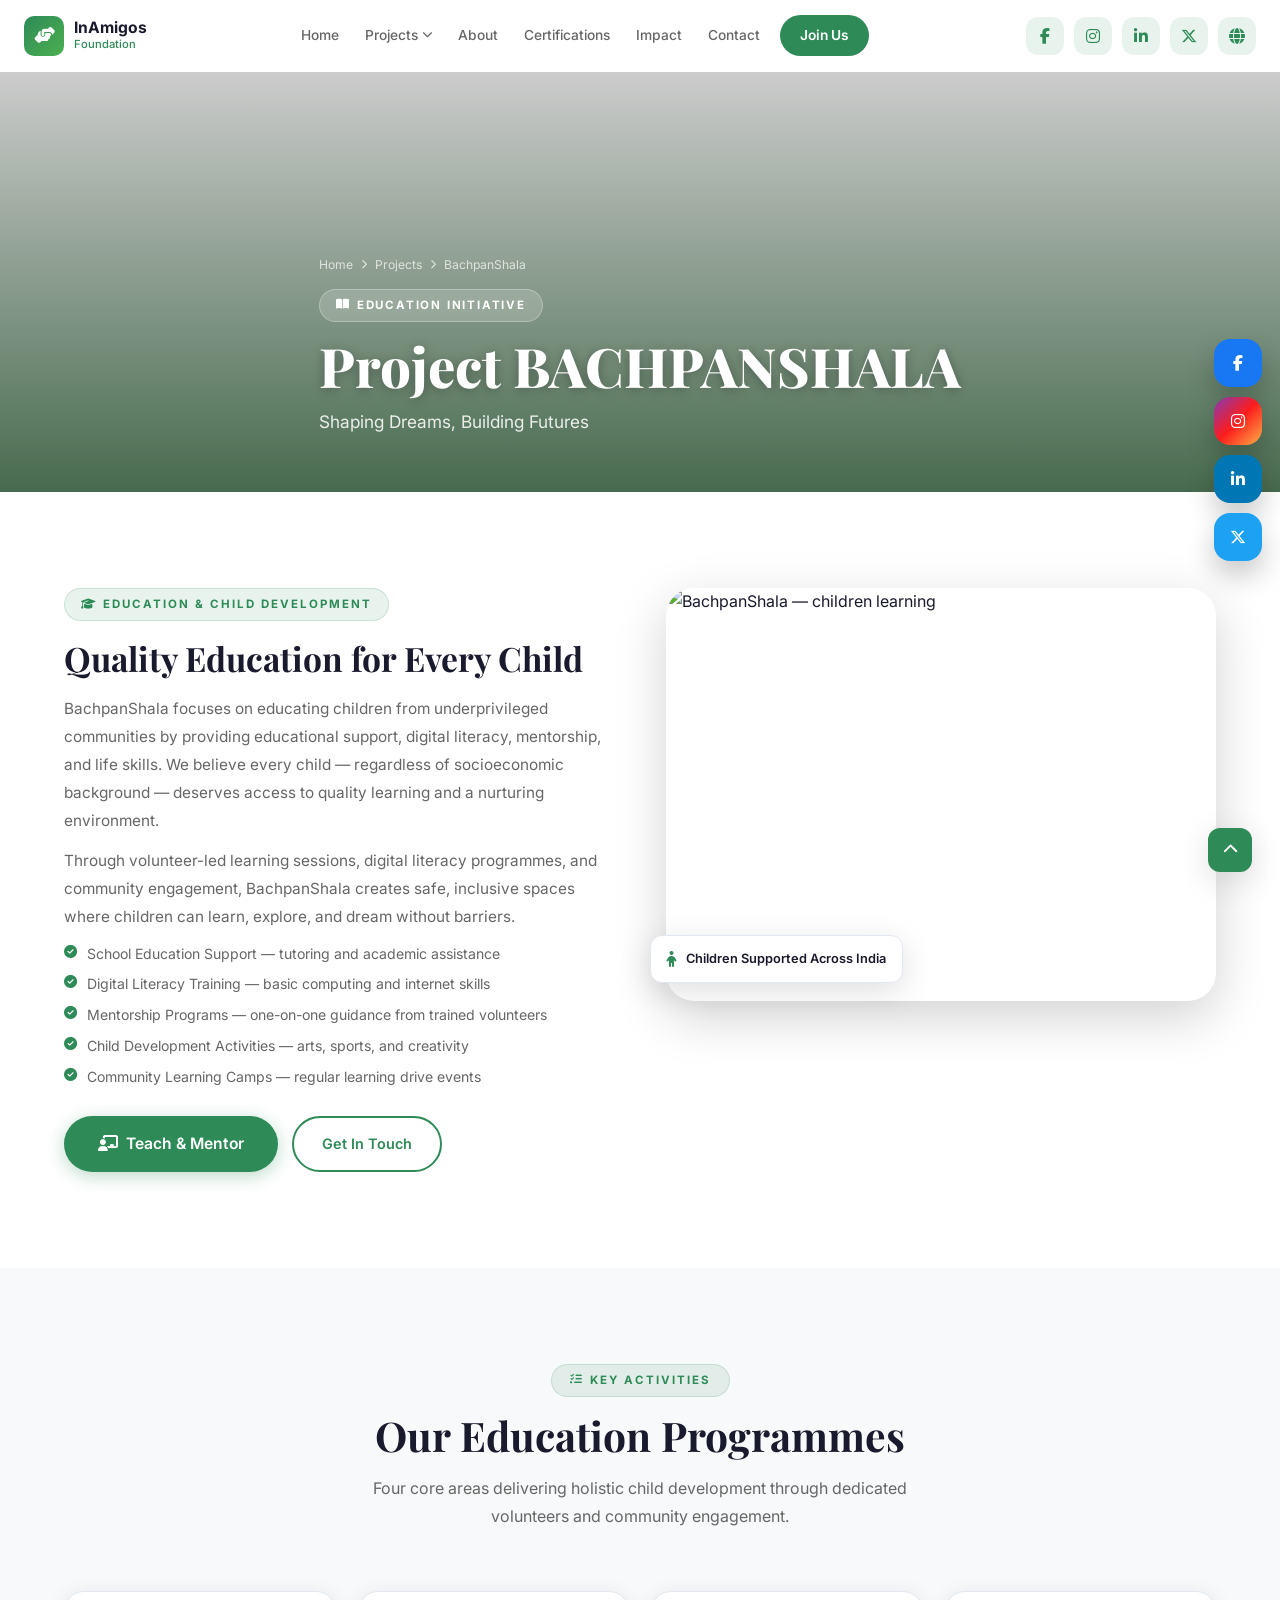
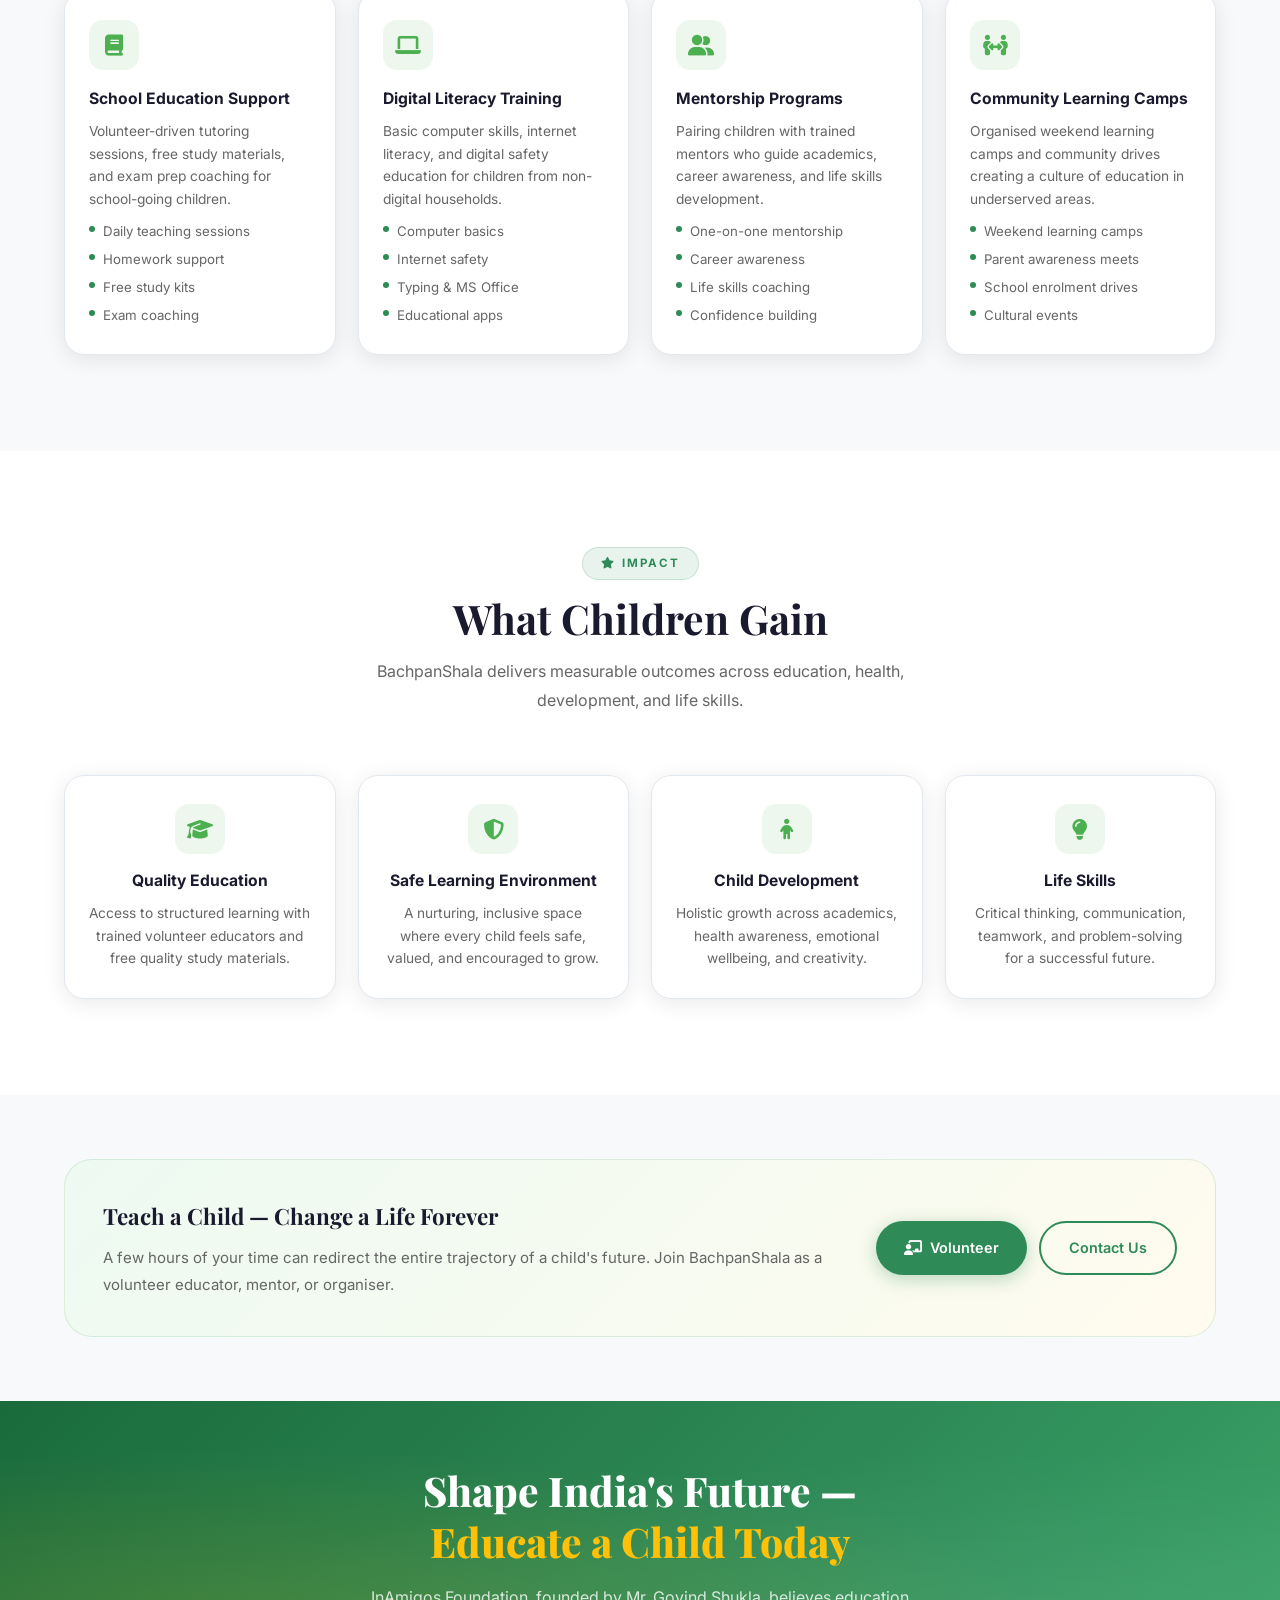
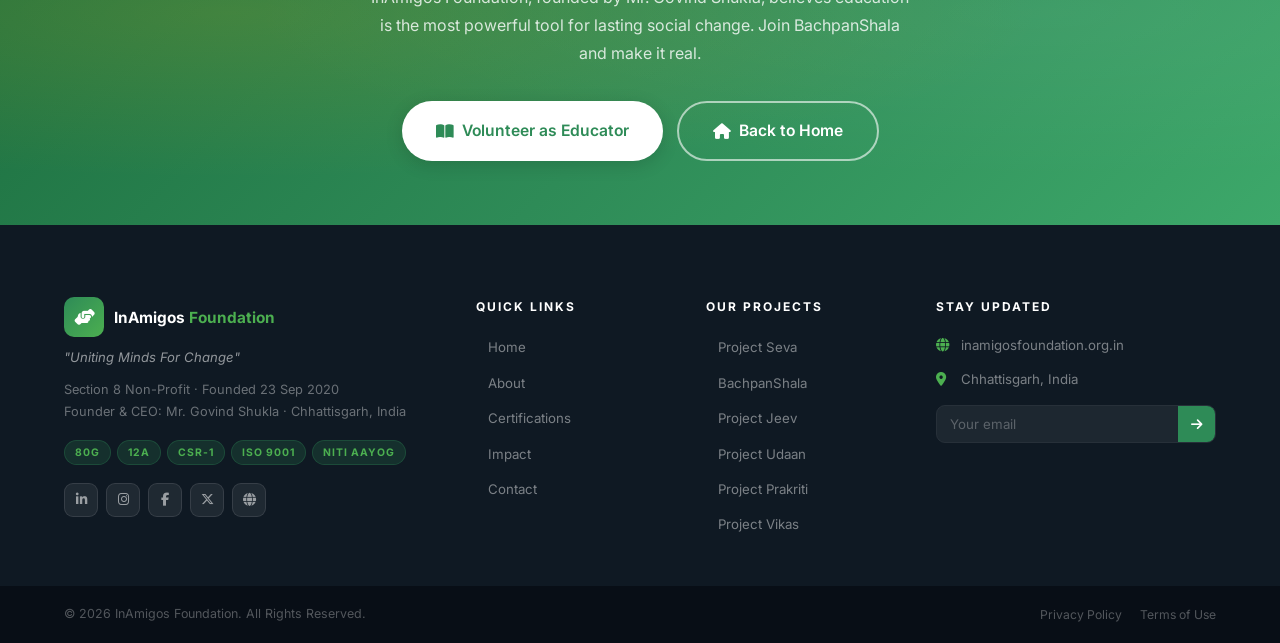
==== bachpanshala.html @ 0a270c6a "Add files via upload" ====
<!DOCTYPE html>
<html lang="en">
<head>
  <meta charset="UTF-8"/>
  <meta name="viewport" content="width=device-width, initial-scale=1.0"/>
  <meta name="description" content="BachpanShala — InAmigos Foundation's education initiative providing educational support, digital literacy, mentorship and child development for underprivileged children."/>
  <meta name="keywords" content="BachpanShala, InAmigos Foundation, child education, digital literacy, mentorship, underprivileged children, NGO India"/>
  <meta name="author" content="InAmigos Foundation"/>
  <meta name="robots" content="index, follow"/>
  <meta property="og:type" content="website"/>
  <meta property="og:title" content="BachpanShala | InAmigos Foundation"/>
  <meta property="og:description" content="Education initiative providing digital literacy, mentorship and child development for underprivileged children."/>
  <meta property="og:image" content="https://www.inamigosfoundation.org.in/Images/Bachpanshala.jpeg"/>
  <meta name="twitter:card" content="summary_large_image"/>
  <meta name="twitter:title" content="BachpanShala | InAmigos Foundation"/>
  <link rel="canonical" href="https://www.inamigosfoundation.org.in/bachpanshala.html"/>
  <title>BachpanShala | InAmigos Foundation</title>
  <link rel="preconnect" href="https://fonts.googleapis.com"/>
  <link rel="preconnect" href="https://fonts.gstatic.com" crossorigin/>
  <link href="https://fonts.googleapis.com/css2?family=Inter:wght@300;400;500;600;700;800&family=Playfair+Display:ital,wght@0,700;0,800;1,700&display=swap" rel="stylesheet"/>
  <link rel="stylesheet" href="https://cdnjs.cloudflare.com/ajax/libs/font-awesome/6.5.0/css/all.min.css" crossorigin="anonymous" referrerpolicy="no-referrer"/>
  <link rel="stylesheet" href="style.css"/>
</head>
<body>

<div id="preloader" aria-hidden="true">
  <div class="pl-box">
    <div class="pl-icon" style="background:linear-gradient(135deg,#4CAF50,#2E8B57);"><i class="fas fa-book-open"></i></div>
    <div class="pl-bar"><div class="pl-fill"></div></div>
    <p>BachpanShala</p>
  </div>
</div>

<!-- NAVBAR -->
<nav class="navbar" aria-label="Main navigation">
  <div class="nav-inner">
    <a href="index.html" class="nav-logo"><span class="logo-icon"><i class="fas fa-hands-helping"></i></span><span class="logo-text">InAmigos<span>Foundation</span></span></a>
    <button class="hamburger" id="hamburger" aria-label="Toggle menu" aria-expanded="false"><span></span><span></span><span></span></button>
    <ul class="nav-links" id="nav-links">
      <li><a href="index.html">Home</a></li>
      <li class="nav-dropdown">
        <button class="nav-drop-btn">Projects <i class="fas fa-chevron-down" style="font-size:.65rem;"></i></button>
        <ul class="nav-drop-menu">
          <li><a href="seva.html"><i class="fas fa-utensils"></i>Project Seva</a></li>
          <li><a href="bachpanshala.html"><i class="fas fa-book-open"></i>BachpanShala</a></li>
          <li><a href="jeev.html"><i class="fas fa-paw"></i>Project Jeev</a></li>
          <li><a href="udaan.html"><i class="fas fa-female"></i>Project Udaan</a></li>
          <li><a href="prakriti.html"><i class="fas fa-tree"></i>Project Prakriti</a></li>
          <li><a href="vikas.html"><i class="fas fa-rocket"></i>Project Vikas</a></li>
        </ul>
      </li>
      <li><a href="index.html#about">About</a></li>
      <li><a href="index.html#certifications">Certifications</a></li>
      <li><a href="index.html#impact">Impact</a></li>
      <li><a href="index.html#contact">Contact</a></li>
      <li><a href="index.html#join" class="nav-cta">Join Us</a></li>
    </ul>
    <div class="nav-socials">
      <a href="https://www.facebook.com/InAmigos/" target="_blank" rel="noopener noreferrer" aria-label="Facebook"><i class="fab fa-facebook-f"></i></a>
      <a href="https://www.instagram.com/inamigos/" target="_blank" rel="noopener noreferrer" aria-label="Instagram"><i class="fab fa-instagram"></i></a>
      <a href="https://www.linkedin.com/in/inamigos-foundation-1289781b1" target="_blank" rel="noopener noreferrer" aria-label="LinkedIn"><i class="fab fa-linkedin-in"></i></a>
      <a href="https://x.com/inamigosf" target="_blank" rel="noopener noreferrer" aria-label="X"><i class="fab fa-x-twitter"></i></a>
      <a href="https://www.inamigosfoundation.org.in/" target="_blank" rel="noopener noreferrer" aria-label="Website"><i class="fas fa-globe"></i></a>
    </div>
  </div>
</nav>

<!-- PAGE HERO -->
<header class="page-hero" aria-label="BachpanShala">
  <div class="page-hero-img" style="background-image:url('Images/Bachpanshala.jpeg');"></div>
  <div class="page-hero-overlay" style="background:linear-gradient(to bottom,rgba(0,0,0,.2),rgba(0,50,10,.72));"></div>
  <div class="container">
    <div class="page-hero-content">
      <nav class="breadcrumb" aria-label="Breadcrumb">
        <a href="index.html">Home</a><i class="fas fa-chevron-right"></i>
        <a href="index.html#projects">Projects</a><i class="fas fa-chevron-right"></i>
        <span>BachpanShala</span>
      </nav>
      <div class="page-hero-tag"><i class="fas fa-book-open"></i> Education Initiative</div>
      <h1>Project BACHPANSHALA</h1>
      <p class="hero-sub">Shaping Dreams, Building Futures</p>
    </div>
  </div>
</header>

<!-- INTRO -->
<section class="section-pad" style="background:#fff;">
  <div class="container">
    <div class="project-intro">
      <div data-reveal>
        <span class="pit-badge"><i class="fas fa-graduation-cap"></i> Education &amp; Child Development</span>
        <h2>Quality Education for Every Child</h2>
        <p>BachpanShala focuses on educating children from underprivileged communities by providing educational support, digital literacy, mentorship, and life skills. We believe every child — regardless of socioeconomic background — deserves access to quality learning and a nurturing environment.</p>
        <p>Through volunteer-led learning sessions, digital literacy programmes, and community engagement, BachpanShala creates safe, inclusive spaces where children can learn, explore, and dream without barriers.</p>
        <ul class="check-list">
          <li><i class="fas fa-check-circle"></i> School Education Support — tutoring and academic assistance</li>
          <li><i class="fas fa-check-circle"></i> Digital Literacy Training — basic computing and internet skills</li>
          <li><i class="fas fa-check-circle"></i> Mentorship Programs — one-on-one guidance from trained volunteers</li>
          <li><i class="fas fa-check-circle"></i> Child Development Activities — arts, sports, and creativity</li>
          <li><i class="fas fa-check-circle"></i> Community Learning Camps — regular learning drive events</li>
        </ul>
        <div style="display:flex;gap:14px;flex-wrap:wrap;margin-top:28px;">
          <a href="index.html#join"    class="btn btn-primary btn-lg"><i class="fas fa-chalkboard-teacher"></i> Teach &amp; Mentor</a>
          <a href="index.html#contact" class="btn btn-outline">Get In Touch</a>
        </div>
      </div>
      <div class="proj-img-block" data-reveal data-delay="150">
        <img src="Images/Bachpanshala.jpeg" alt="BachpanShala — children learning"/>
        <div class="img-badge"><i class="fas fa-child"></i><span>Children Supported Across India</span></div>
      </div>
    </div>
  </div>
</section>

<!-- KEY ACTIVITIES -->
<section class="section-pad bg-off">
  <div class="container">
    <div class="sec-head" data-reveal>
      <span class="sec-badge"><i class="fas fa-tasks"></i> Key Activities</span>
      <h2 class="sec-title">Our Education Programmes</h2>
      <p class="sec-sub">Four core areas delivering holistic child development through dedicated volunteers and community engagement.</p>
    </div>
    <div class="info-grid">
      <div class="info-card" data-reveal>
        <div class="ic-icon" style="background:rgba(76,175,80,.1);color:#4CAF50;"><i class="fas fa-book"></i></div>
        <h3>School Education Support</h3>
        <p>Volunteer-driven tutoring sessions, free study materials, and exam prep coaching for school-going children.</p>
        <ul><li>Daily teaching sessions</li><li>Homework support</li><li>Free study kits</li><li>Exam coaching</li></ul>
      </div>
      <div class="info-card" data-reveal data-delay="80">
        <div class="ic-icon" style="background:rgba(76,175,80,.1);color:#4CAF50;"><i class="fas fa-laptop"></i></div>
        <h3>Digital Literacy Training</h3>
        <p>Basic computer skills, internet literacy, and digital safety education for children from non-digital households.</p>
        <ul><li>Computer basics</li><li>Internet safety</li><li>Typing &amp; MS Office</li><li>Educational apps</li></ul>
      </div>
      <div class="info-card" data-reveal data-delay="160">
        <div class="ic-icon" style="background:rgba(76,175,80,.1);color:#4CAF50;"><i class="fas fa-user-friends"></i></div>
        <h3>Mentorship Programs</h3>
        <p>Pairing children with trained mentors who guide academics, career awareness, and life skills development.</p>
        <ul><li>One-on-one mentorship</li><li>Career awareness</li><li>Life skills coaching</li><li>Confidence building</li></ul>
      </div>
      <div class="info-card" data-reveal data-delay="240">
        <div class="ic-icon" style="background:rgba(76,175,80,.1);color:#4CAF50;"><i class="fas fa-people-arrows"></i></div>
        <h3>Community Learning Camps</h3>
        <p>Organised weekend learning camps and community drives creating a culture of education in underserved areas.</p>
        <ul><li>Weekend learning camps</li><li>Parent awareness meets</li><li>School enrolment drives</li><li>Cultural events</li></ul>
      </div>
    </div>
  </div>
</section>

<!-- BENEFITS -->
<section class="section-pad" style="background:#fff;">
  <div class="container">
    <div class="sec-head" data-reveal>
      <span class="sec-badge"><i class="fas fa-star"></i> Impact</span>
      <h2 class="sec-title">What Children Gain</h2>
      <p class="sec-sub">BachpanShala delivers measurable outcomes across education, health, development, and life skills.</p>
    </div>
    <div class="info-grid">
      <div class="info-card" data-reveal style="text-align:center;">
        <div class="ic-icon" style="background:rgba(76,175,80,.1);color:#4CAF50;margin:0 auto 14px;"><i class="fas fa-graduation-cap"></i></div>
        <h3>Quality Education</h3>
        <p>Access to structured learning with trained volunteer educators and free quality study materials.</p>
      </div>
      <div class="info-card" data-reveal data-delay="80" style="text-align:center;">
        <div class="ic-icon" style="background:rgba(76,175,80,.1);color:#4CAF50;margin:0 auto 14px;"><i class="fas fa-shield-alt"></i></div>
        <h3>Safe Learning Environment</h3>
        <p>A nurturing, inclusive space where every child feels safe, valued, and encouraged to grow.</p>
      </div>
      <div class="info-card" data-reveal data-delay="160" style="text-align:center;">
        <div class="ic-icon" style="background:rgba(76,175,80,.1);color:#4CAF50;margin:0 auto 14px;"><i class="fas fa-child"></i></div>
        <h3>Child Development</h3>
        <p>Holistic growth across academics, health awareness, emotional wellbeing, and creativity.</p>
      </div>
      <div class="info-card" data-reveal data-delay="240" style="text-align:center;">
        <div class="ic-icon" style="background:rgba(76,175,80,.1);color:#4CAF50;margin:0 auto 14px;"><i class="fas fa-lightbulb"></i></div>
        <h3>Life Skills</h3>
        <p>Critical thinking, communication, teamwork, and problem-solving for a successful future.</p>
      </div>
    </div>
  </div>
</section>

<!-- HIGHLIGHT -->
<section class="section-pad-sm" style="background:var(--bg);">
  <div class="container">
    <div class="highlight-row" data-reveal>
      <div class="hl-inner">
        <div>
          <h3>Teach a Child — Change a Life Forever</h3>
          <p>A few hours of your time can redirect the entire trajectory of a child's future. Join BachpanShala as a volunteer educator, mentor, or organiser.</p>
        </div>
        <div class="hl-btns">
          <a href="index.html#join"    class="btn btn-primary"><i class="fas fa-chalkboard-teacher"></i> Volunteer</a>
          <a href="index.html#contact" class="btn btn-outline">Contact Us</a>
        </div>
      </div>
    </div>
  </div>
</section>

<!-- CTA -->
<section class="cta-band section-pad-sm" aria-label="Join BachpanShala">
  <div class="cta-band-bg" aria-hidden="true"></div>
  <div class="container">
    <div class="cta-inner" data-reveal>
      <h2>Shape India's Future —<br><span>Educate a Child Today</span></h2>
      <p>InAmigos Foundation, founded by Mr. Govind Shukla, believes education is the most powerful tool for lasting social change. Join BachpanShala and make it real.</p>
      <div class="cta-btns">
        <a href="index.html#join" class="btn btn-white btn-lg"><i class="fas fa-book-open"></i> Volunteer as Educator</a>
        <a href="index.html"      class="btn btn-outline-white btn-lg"><i class="fas fa-home"></i> Back to Home</a>
      </div>
    </div>
  </div>
</section>

<!-- FOOTER -->
<footer class="footer" role="contentinfo">
  <div class="footer-top"><div class="container"><div class="footer-grid">
    <div class="footer-brand">
      <a href="index.html" class="f-logo"><span class="logo-icon"><i class="fas fa-hands-helping"></i></span><span>InAmigos <strong>Foundation</strong></span></a>
      <p class="f-tagline">"Uniting Minds For Change"</p>
      <p class="f-desc">Section 8 Non-Profit · Founded 23 Sep 2020<br>Founder &amp; CEO: Mr. Govind Shukla · Chhattisgarh, India</p>
      <div class="f-certs"><span>80G</span><span>12A</span><span>CSR-1</span><span>ISO 9001</span><span>NITI Aayog</span></div>
      <div class="f-social">
            <a href="https://www.linkedin.com/in/inamigos-foundation-1289781b1" target="_blank" rel="noopener noreferrer" aria-label="LinkedIn"><i class="fab fa-linkedin-in"></i></a>
            <a href="https://www.instagram.com/inamigos/" target="_blank" rel="noopener noreferrer" aria-label="Instagram"><i class="fab fa-instagram"></i></a>
            <a href="https://www.facebook.com/InAmigos/" target="_blank" rel="noopener noreferrer" aria-label="Facebook"><i class="fab fa-facebook-f"></i></a>
            <a href="https://x.com/inamigosf" target="_blank" rel="noopener noreferrer" aria-label="X"><i class="fab fa-x-twitter"></i></a>
            <a href="https://www.inamigosfoundation.org.in/" target="_blank" rel="noopener noreferrer" aria-label="Website"><i class="fas fa-globe"></i></a>
          </div>
    </div>
    <div class="f-col"><h4>Quick Links</h4><ul>
      <li><a href="index.html">Home</a></li><li><a href="index.html#about">About</a></li>
      <li><a href="index.html#certifications">Certifications</a></li><li><a href="index.html#impact">Impact</a></li>
      <li><a href="index.html#contact">Contact</a></li>
    </ul></div>
    <div class="f-col"><h4>Our Projects</h4><ul>
      <li><a href="seva.html">Project Seva</a></li><li><a href="bachpanshala.html">BachpanShala</a></li>
      <li><a href="jeev.html">Project Jeev</a></li><li><a href="udaan.html">Project Udaan</a></li>
      <li><a href="prakriti.html">Project Prakriti</a></li><li><a href="vikas.html">Project Vikas</a></li>
    </ul></div>
    <div class="f-col"><h4>Stay Updated</h4>
      <div class="f-contact-item"><i class="fas fa-globe"></i><a href="https://inamigosfoundation.org.in/" target="_blank" rel="noopener noreferrer">inamigosfoundation.org.in</a></div>
      <div class="f-contact-item"><i class="fas fa-map-marker-alt"></i><span>Chhattisgarh, India</span></div>
      <div class="f-nl-form" style="margin-top:14px;"><input type="email" placeholder="Your email" aria-label="Newsletter email"/><button type="button" aria-label="Subscribe"><i class="fas fa-arrow-right"></i></button></div>
    </div>
  </div></div></div>
  <div class="footer-bottom"><div class="container">
    <p>&copy; 2026 InAmigos Foundation. All Rights Reserved.</p>
    <nav><a href="#">Privacy Policy</a><a href="#">Terms of Use</a></nav>
  </div></div>
</footer>
<button id="btt" aria-label="Back to top of page"><i class="fas fa-chevron-up"></i></button>
<div class="floating-social-widget" aria-label="Follow us on social media">
  <a href="https://www.facebook.com/InAmigos/" target="_blank" rel="noopener noreferrer" class="facebook" data-tooltip="Facebook"><i class="fab fa-facebook-f"></i></a>
  <a href="https://www.instagram.com/inamigos/" target="_blank" rel="noopener noreferrer" class="instagram" data-tooltip="Instagram"><i class="fab fa-instagram"></i></a>
  <a href="https://www.linkedin.com/in/inamigos-foundation-1289781b1" target="_blank" rel="noopener noreferrer" class="linkedin" data-tooltip="LinkedIn"><i class="fab fa-linkedin-in"></i></a>
  <a href="https://x.com/inamigosf" target="_blank" rel="noopener noreferrer" class="x" data-tooltip="X (Twitter)"><i class="fab fa-x-twitter"></i></a>
</div>
<script src="script.js"></script>
</body>
</html>
---- style.css ----
/* ============================================================
   InAmigos Foundation — Global Stylesheet v3.0
   Shared: index, seva, bachpanshala, jeev, udaan, prakriti, vikas
   ============================================================ */

/* ═══ VARIABLES ═══════════════════════════════════════════════ */
:root {
  --primary:       #2E8B57;
  --primary-dk:    #1e6b40;
  --primary-lt:    #4da870;
  --secondary:     #4CAF50;
  --accent:        #FFC107;
  --accent-dk:     #e5a800;
  --bg:            #F8F9FA;
  --white:         #ffffff;
  --text:          #1a1a2e;
  --text-mid:      #444;
  --text-light:    #666;
  --text-muted:    #999;
  --border:        #e2e8f0;
  --shadow-xs:     0 1px 4px  rgba(0,0,0,.05);
  --shadow-sm:     0 2px 10px rgba(0,0,0,.07);
  --shadow:        0 4px 22px rgba(0,0,0,.09);
  --shadow-md:     0 8px 32px rgba(0,0,0,.13);
  --shadow-lg:     0 16px 52px rgba(0,0,0,.18);
  --shadow-xl:     0 24px 64px rgba(0,0,0,.22);
  --r:             12px;
  --r-lg:          20px;
  --r-xl:          28px;
  --t:             0.3s ease;
  --nav-h:         72px;
  --font:          'Inter', sans-serif;
  --font-head:     'Playfair Display', serif;
}

/* ═══ RESET ═══════════════════════════════════════════════════ */
*, *::before, *::after { margin:0; padding:0; box-sizing:border-box; }
html { scroll-behavior:smooth; scroll-padding-top:var(--nav-h); font-size:16px; }
body {
  font-family: var(--font);
  color: var(--text);
  background: var(--white);
  line-height: 1.65;
  overflow-x: hidden;
}
img  { max-width:100%; height:auto; display:block; object-fit:cover; }
a    { text-decoration:none; color:inherit; }
ul   { list-style:none; }
button { cursor:pointer; border:none; background:none; font-family:inherit; }
input, textarea, select { font-family:inherit; }

/* ═══ UTILITY ═════════════════════════════════════════════════ */
.container { max-width:1200px; margin:0 auto; padding:0 24px; }
.section-pad    { padding:96px 0; }
.section-pad-sm { padding:64px 0; }
.bg-off { background: var(--bg); }

/* ═══ SECTION HEADER ═══════════════════════════════════════════ */
.sec-head,
.sec-header { text-align:center; margin-bottom:60px; }

/* sec-header alias (legacy support) */
.sec-header h2 {
  font-family: var(--font-head);
  font-size: clamp(1.7rem, 4vw, 2.55rem);
  font-weight: 700;
  color: var(--text);
  line-height: 1.2;
  margin-bottom: 14px;
}
.sec-header p {
  font-size: 1rem;
  color: var(--text-light);
  max-width: 540px;
  margin: 0 auto;
  line-height: 1.8;
}

.sec-badge {
  display: inline-flex;
  align-items: center;
  gap: 6px;
  background: rgba(46,139,87,.1);
  color: var(--primary);
  font-size: .72rem;
  font-weight: 700;
  letter-spacing: 2px;
  text-transform: uppercase;
  padding: 6px 18px;
  border-radius: 50px;
  margin-bottom: 14px;
  border: 1px solid rgba(46,139,87,.18);
}
.sec-badge-light {
  background: rgba(255,255,255,.14);
  color: #fff;
  border-color: rgba(255,255,255,.24);
}
.sec-title {
  font-family: var(--font-head);
  font-size: clamp(1.7rem, 4vw, 2.55rem);
  font-weight: 700;
  color: var(--text);
  line-height: 1.2;
  margin-bottom: 14px;
}
.sec-title-light { color:#fff; }
.sec-sub {
  font-size: 1rem;
  color: var(--text-light);
  max-width: 540px;
  margin: 0 auto;
  line-height: 1.8;
}
.sec-sub-light { color:rgba(255,255,255,.75); }

/* ═══ SCROLL REVEAL ════════════════════════════════════════════ */
[data-reveal] {
  opacity: 0;
  transform: translateY(28px);
  transition: opacity .65s ease, transform .65s ease;
}
[data-reveal].revealed { opacity:1; transform:translateY(0); }

/* ═══ BUTTONS ═════════════════════════════════════════════════ */
.btn {
  display: inline-flex;
  align-items: center;
  gap: 8px;
  padding: 13px 28px;
  border-radius: 50px;
  font-size: .9rem;
  font-weight: 600;
  transition: all var(--t);
  white-space: nowrap;
  cursor: pointer;
  border: none;
  text-decoration: none;
}
.btn:focus-visible { outline:3px solid var(--accent); outline-offset:3px; }
.btn-primary {
  background: var(--primary);
  color: #fff;
  box-shadow: 0 4px 18px rgba(46,139,87,.32);
}
.btn-primary:hover {
  background: var(--primary-dk);
  transform: translateY(-2px);
  box-shadow: 0 8px 26px rgba(46,139,87,.44);
  color: #fff;
}
.btn-outline {
  background: transparent;
  color: var(--primary);
  border: 2px solid var(--primary);
}
.btn-outline:hover {
  background: var(--primary);
  color: #fff;
  transform: translateY(-2px);
}
.btn-white {
  background: #fff;
  color: var(--primary);
  box-shadow: 0 4px 18px rgba(0,0,0,.14);
}
.btn-white:hover {
  background: var(--accent);
  color: var(--text);
  transform: translateY(-2px);
}
.btn-outline-white {
  background: transparent;
  color: #fff;
  border: 2px solid rgba(255,255,255,.6);
}
.btn-outline-white:hover {
  background: rgba(255,255,255,.14);
  border-color: #fff;
  transform: translateY(-2px);
  color: #fff;
}
.btn-sm  { padding:9px 20px; font-size:.82rem; }
.btn-lg  { padding:15px 34px; font-size:.98rem; }
.btn-xl  { padding:17px 42px; font-size:1.05rem; }

/* ═══ PRELOADER ════════════════════════════════════════════════ */
#preloader {
  position: fixed; inset: 0; background: #fff;
  display: flex; align-items: center; justify-content: center;
  z-index: 9999;
  transition: opacity .5s ease, visibility .5s ease;
}
#preloader.hide { opacity:0; visibility:hidden; pointer-events:none; }
.pl-box { text-align:center; }
.pl-icon {
  width: 68px; height: 68px;
  background: linear-gradient(135deg,var(--primary),var(--secondary));
  border-radius: 18px;
  display: flex; align-items: center; justify-content: center;
  color: #fff; font-size: 1.9rem;
  margin: 0 auto 18px;
  animation: pl-pulse 1.2s ease-in-out infinite;
}
.pl-bar {
  width: 160px; height: 4px;
  background: var(--border);
  border-radius: 2px;
  margin: 0 auto 12px;
  overflow: hidden;
}
.pl-fill {
  height: 100%;
  background: linear-gradient(90deg,var(--primary),var(--secondary));
  border-radius: 2px;
  animation: pl-load 1.5s ease-in-out forwards;
}
.pl-box p {
  font-size: .75rem; font-weight: 700;
  color: var(--text-muted);
  letter-spacing: 2.5px; text-transform: uppercase;
}
@keyframes pl-pulse {
  0%,100% { transform:scale(1); box-shadow:0 0 0 0 rgba(46,139,87,.3) }
  50%      { transform:scale(1.06); box-shadow:0 0 0 12px rgba(46,139,87,0) }
}
@keyframes pl-load { 0%{width:0} 100%{width:100%} }

/* ═══ NAVBAR ══════════════════════════════════════════════════ */
.navbar {
  position: fixed; top: 0; left: 0; right: 0; height: var(--nav-h);
  background: rgba(255,255,255,.97);
  backdrop-filter: blur(14px); -webkit-backdrop-filter: blur(14px);
  border-bottom: 1px solid transparent;
  z-index: 1000;
  transition: all var(--t);
}
.navbar.scrolled {
  border-bottom-color: var(--border);
  box-shadow: 0 2px 24px rgba(0,0,0,.08);
}
.nav-inner {
  max-width: 1280px; margin: 0 auto; padding: 0 24px;
  height: 100%;
  display: flex; align-items: center; justify-content: space-between; gap: 20px;
}

/* Logo */
.nav-logo { display:flex; align-items:center; gap:10px; flex-shrink:0; }
.logo-icon {
  width: 40px; height: 40px;
  background: linear-gradient(135deg,var(--primary),var(--secondary));
  border-radius: 10px;
  display: flex; align-items: center; justify-content: center;
  color: #fff; font-size: 1.05rem; flex-shrink: 0;
}
.logo-text { font-size:.98rem; font-weight:700; color:var(--text); line-height:1.2; }
.logo-text span { color:var(--primary); display:block; font-size:.7rem; font-weight:500; }

/* Links */
.nav-links { display:flex; align-items:center; gap:2px; }
.nav-links a, .nav-drop-btn {
  display: flex; align-items: center; gap: 4px;
  padding: 8px 12px;
  font-size: .86rem; font-weight: 500; color: var(--text-light);
  border-radius: 8px;
  transition: all var(--t);
  background: none; cursor: pointer; white-space: nowrap;
}
.nav-links a:hover, .nav-drop-btn:hover, .nav-links a.active { color:var(--primary); }
.nav-cta {
  background: var(--primary) !important;
  color: #fff !important;
  padding: 9px 20px !important;
  border-radius: 50px !important;
  font-weight: 600 !important;
  margin-left: 6px;
}
.nav-cta:hover { background:var(--primary-dk) !important; transform:translateY(-1px); }

/* Nav socials */
.nav-socials { display:flex; align-items:center; gap:10px; margin-left:16px; }
.nav-socials a {
  width: 38px; height: 38px;
  display: flex; align-items: center; justify-content: center;
  border-radius: 12px;
  background: rgba(46,139,87,.1);
  color: var(--primary);
  transition: all var(--t);
}
.nav-socials a:hover {
  background: var(--primary);
  color: #fff;
  transform: translateY(-2px);
  box-shadow: 0 10px 24px rgba(46,139,87,.2);
}

/* Dropdown */
.nav-dropdown { position:relative; }
.nav-drop-menu {
  position: absolute; top: calc(100% + 8px); left: 0;
  background: #fff;
  border: 1px solid var(--border);
  border-radius: var(--r);
  box-shadow: var(--shadow-md);
  min-width: 200px; padding: 8px;
  opacity: 0; visibility: hidden; transform: translateY(-8px);
  transition: all .24s ease; z-index: 100;
}
.nav-dropdown:hover .nav-drop-menu,
.nav-dropdown.open  .nav-drop-menu {
  opacity: 1; visibility: visible; transform: translateY(0);
}
.nav-drop-menu a {
  display: flex; align-items: center; gap: 10px;
  padding: 9px 12px;
  font-size: .84rem; font-weight: 500; color: var(--text-light);
  border-radius: 8px; transition: all var(--t);
}
.nav-drop-menu a i {
  width: 28px; height: 28px;
  background: rgba(46,139,87,.08); border-radius: 7px;
  display: flex; align-items: center; justify-content: center;
  color: var(--primary); font-size: .78rem; flex-shrink: 0;
}
.nav-drop-menu a:hover { background:var(--bg); color:var(--primary); }
.nav-drop-menu a:hover i { background:rgba(46,139,87,.15); }

/* Hamburger */
.hamburger { display:none; flex-direction:column; gap:5px; padding:4px; border-radius:6px; }
.hamburger span { display:block; width:24px; height:2px; background:var(--text); border-radius:2px; transition:all var(--t); }
.hamburger.open span:nth-child(1) { transform:translateY(7px) rotate(45deg); }
.hamburger.open span:nth-child(2) { opacity:0; transform:scaleX(0); }
.hamburger.open span:nth-child(3) { transform:translateY(-7px) rotate(-45deg); }

/* ═══ HOME HERO ════════════════════════════════════════════════ */
.hero-home {
  min-height: 100vh;
  display: flex; flex-direction: column;
  position: relative; overflow: hidden;
  background: linear-gradient(145deg,#edfaf3 0%,#fff 50%,#fffbee 100%);
  padding-top: var(--nav-h);
}
.hero-bg { position:absolute; inset:0; pointer-events:none; }
.hero-bg span { position:absolute; border-radius:50%; opacity:.055; }
.hb1 { width:620px; height:620px; background:var(--primary); top:-200px; right:-120px; }
.hb2 { width:440px; height:440px; background:var(--secondary); bottom:-120px; left:-160px; }
.hb3 { width:240px; height:240px; background:var(--accent); top:45%; left:33%; }

.hero-grid {
  display: grid; grid-template-columns: 1fr 1fr;
  align-items: center; gap: 56px;
  flex: 1;
  padding: 56px 0 40px;
  position: relative; z-index: 1;
}

/* Hero left */
.hero-pill {
  display: inline-flex; align-items: center; gap: 7px;
  background: rgba(46,139,87,.1); color: var(--primary);
  font-size: .74rem; font-weight: 700;
  letter-spacing: 1.4px; text-transform: uppercase;
  padding: 7px 16px; border-radius: 50px; margin-bottom: 22px;
  border: 1px solid rgba(46,139,87,.22);
}
.hero-home h1 {
  font-family: var(--font-head);
  font-size: clamp(2.4rem,5.5vw,3.8rem);
  font-weight: 800; line-height: 1.1;
  color: var(--text); margin-bottom: 14px;
}
.hero-accent {
  color: var(--primary); position: relative; display: inline-block;
}
.hero-accent::after {
  content: ''; position: absolute; bottom: -4px; left: 0;
  width: 100%; height: 4px;
  background: linear-gradient(90deg,var(--primary),var(--accent));
  border-radius: 2px;
}
.hero-tagline { font-size:1.05rem; color:var(--primary); font-weight:500; margin-bottom:14px; }
.hero-desc { font-size:.98rem; color:var(--text-light); line-height:1.8; margin-bottom:32px; max-width:520px; }
.hero-actions { display:flex; gap:14px; flex-wrap:wrap; margin-bottom:28px; }
.hero-badges { display:flex; flex-wrap:wrap; gap:8px; margin-top:4px; }
.h-badge {
  display: inline-flex; align-items: center; gap: 5px;
  background: #fff; border: 1px solid var(--border);
  color: var(--text-mid); font-size: .72rem; font-weight: 600;
  padding: 5px 12px; border-radius: 50px;
  box-shadow: var(--shadow-xs);
}
.h-badge i { color:var(--primary); }

/* Hero right illustration */
.hero-right { display:flex; justify-content:center; align-items:center; }
.illus-wrap {
  width: 100%; max-width: 460px; aspect-ratio: 1;
  position: relative; display: flex; align-items: center; justify-content: center;
}
.illus-ring {
  position: absolute; border-radius: 50%;
  border: 2px solid rgba(46,139,87,.13);
}
.ir1 { width:86%;height:86%; background:linear-gradient(135deg,rgba(46,139,87,.05),rgba(76,175,80,.03)); animation:spin-r 26s linear infinite; }
.ir2 { width:66%;height:66%; background:linear-gradient(135deg,rgba(255,193,7,.05),rgba(46,139,87,.03)); animation:spin-r 20s linear infinite reverse; }
.ir3 { width:46%;height:46%; border-style:dashed; animation:spin-r 14s linear infinite; }
.illus-center {
  position: absolute; width: 96px; height: 96px;
  background: linear-gradient(135deg,var(--primary),var(--secondary));
  border-radius: 50%;
  display: flex; align-items: center; justify-content: center;
  color: #fff; font-size: 2.4rem;
  box-shadow: 0 8px 32px rgba(46,139,87,.4); z-index: 2;
}
.illus-pill {
  position: absolute; display: flex; align-items: center; gap: 7px;
  background: #fff; padding: 9px 15px;
  border-radius: 50px; box-shadow: var(--shadow-md);
  font-size: .78rem; font-weight: 600; color: var(--text);
  border: 1px solid var(--border); z-index: 3;
}
.illus-pill i { color:var(--primary); }
.ip1 { top:11%; left:52%; animation:fl 4s ease-in-out infinite; }
.ip2 { top:62%; left:3%;  animation:fl 4.5s ease-in-out infinite 1s; }
.ip3 { top:13%; left:1%;  animation:fl 3.6s ease-in-out infinite .5s; }
.illus-badge {
  position: absolute; display: flex; align-items: center; gap: 6px;
  background: #fff; padding: 8px 13px;
  border-radius: 10px; box-shadow: var(--shadow);
  font-size: .74rem; font-weight: 600; color: var(--text);
  border: 1px solid var(--border); z-index: 3;
}
.illus-badge i { color:var(--accent); }
.ib1 { bottom:22%; right:0;  animation:fl 5s ease-in-out infinite .7s; }
.ib2 { bottom:7%; left:16%; animation:fl 4.2s ease-in-out infinite 1.2s; }

@keyframes fl     { 0%,100%{transform:translateY(0)} 50%{transform:translateY(-11px)} }
@keyframes spin-r { from{transform:rotate(0deg)} to{transform:rotate(360deg)} }

/* Hero stats bar */
.hero-stats-bar {
  background: #fff;
  border-top: 1px solid var(--border);
  padding: 24px 0;
  position: relative; z-index: 1;
}
.hsb-inner {
  display: flex;
  justify-content: space-around;
  flex-wrap: wrap;
  gap: 20px;
}
.hsb-item { text-align:center; position:relative; }
.hsb-item + .hsb-item::before {
  content: ''; position: absolute;
  left: -10px; top: 50%; transform: translateY(-50%);
  width: 1px; height: 32px; background: var(--border);
}
.hsb-item strong {
  display: block; font-family: var(--font-head);
  font-size: 1.5rem; font-weight: 800; color: var(--primary); line-height: 1;
  margin-bottom: 4px;
}
.hsb-item span {
  font-size: .72rem; color: var(--text-muted);
  font-weight: 500; text-transform: uppercase; letter-spacing: .5px;
}

/* ═══ ABOUT SECTION ═══════════════════════════════════════════ */
.about-grid {
  display: grid; grid-template-columns: 1fr 1fr;
  gap: 56px; align-items: start;
}
.about-body { font-size:.98rem; color:var(--text-light); line-height:1.82; }
.about-meta-cards {
  display: grid; grid-template-columns: 1fr 1fr;
  gap: 12px; margin-top: 20px;
}
.amc {
  display: flex; align-items: center; gap: 12px;
  background: #fff; padding: 14px 16px;
  border-radius: var(--r); border: 1px solid var(--border);
  box-shadow: var(--shadow-xs);
  transition: all var(--t);
}
.amc:hover { transform:translateY(-2px); box-shadow:var(--shadow-sm); }
.amc > i {
  width: 36px; height: 36px; flex-shrink: 0;
  background: linear-gradient(135deg,var(--primary),var(--secondary));
  border-radius: 9px;
  display: flex; align-items: center; justify-content: center;
  color: #fff; font-size: .9rem;
}
.amc h5 {
  font-size: .72rem; font-weight: 700;
  color: var(--text-muted); text-transform: uppercase;
  letter-spacing: .8px; margin-bottom: 2px;
}
.amc p  { font-size:.86rem; font-weight:600; color:var(--text); }
.mv-stack { display:flex; flex-direction:column; gap:12px; }
.mv-item {
  display: flex; align-items: flex-start; gap: 14px;
  background: #fff; padding: 18px 20px;
  border-radius: var(--r); border-left: 4px solid var(--primary);
  box-shadow: var(--shadow-sm); transition: transform var(--t);
}
.mv-item:hover { transform:translateX(4px); }
.mv-ic {
  width: 40px; height: 40px; flex-shrink: 0;
  background: linear-gradient(135deg,var(--primary),var(--secondary));
  border-radius: 10px;
  display: flex; align-items: center; justify-content: center;
  color: #fff; font-size: .9rem;
}
.mv-item h4 { font-size:.88rem; font-weight:700; color:var(--text); margin-bottom:4px; }
.mv-item p  { font-size:.84rem; color:var(--text-light); font-style:italic; line-height:1.55; }
.about-feat-col { display:flex; flex-direction:column; gap:16px; }
.about-feat {
  background: #fff; padding: 24px 22px;
  border-radius: var(--r-lg); box-shadow: var(--shadow);
  border: 1px solid var(--border);
  transition: all var(--t); position: relative; overflow: hidden;
}
.about-feat::before {
  content: ''; position: absolute; top: 0; left: 0;
  width: 100%; height: 3px;
  background: linear-gradient(90deg,var(--primary),var(--secondary));
  transform: scaleX(0); transform-origin: left;
  transition: transform var(--t);
}
.about-feat:hover::before { transform:scaleX(1); }
.about-feat:hover { transform:translateY(-4px); box-shadow:var(--shadow-md); }
.af-icon {
  width: 46px; height: 46px;
  background: linear-gradient(135deg,rgba(46,139,87,.1),rgba(76,175,80,.08));
  border-radius: 12px;
  display: flex; align-items: center; justify-content: center;
  color: var(--primary); font-size: 1.2rem; margin-bottom: 12px;
}
.about-feat h3 { font-size:.96rem; font-weight:700; color:var(--text); margin-bottom:6px; }
.about-feat p  { font-size:.86rem; color:var(--text-light); line-height:1.65; }

/* ═══ CERTIFICATIONS ══════════════════════════════════════════ */
.cert-grid {
  display: grid;
  grid-template-columns: repeat(3,1fr);
  gap: 24px;
}
.cert-card {
  background: #fff;
  border: 1px solid var(--border);
  border-radius: var(--r-xl);
  padding: 36px 28px;
  text-align: center;
  box-shadow: var(--shadow);
  transition: all .35s ease;
  position: relative; overflow: hidden;
  cursor: default;
}
.cert-card::before {
  content: ''; position: absolute; inset: 0;
  background: linear-gradient(135deg,rgba(46,139,87,.03),rgba(255,193,7,.03));
  opacity: 0; transition: opacity var(--t);
}
.cert-card:hover::before { opacity:1; }
.cert-card:hover {
  transform: translateY(-8px);
  box-shadow: var(--shadow-lg);
  border-color: rgba(46,139,87,.25);
}
.cert-icon-wrap {
  width: 72px; height: 72px;
  background: linear-gradient(135deg,rgba(46,139,87,.1),rgba(76,175,80,.07));
  border-radius: 50%;
  display: flex; align-items: center; justify-content: center;
  color: var(--primary); font-size: 1.75rem;
  margin: 0 auto 16px;
  position: relative; border: 2px solid rgba(46,139,87,.15);
  transition: all var(--t);
}
.cert-card:hover .cert-icon-wrap {
  background: linear-gradient(135deg,var(--primary),var(--secondary));
  color: #fff;
  border-color: transparent;
  box-shadow: 0 8px 24px rgba(46,139,87,.35);
  transform: scale(1.08) rotate(-5deg);
}
.cert-glow {
  position: absolute; inset: -4px;
  border-radius: 50%;
  background: radial-gradient(circle,rgba(46,139,87,.15),transparent 70%);
  opacity: 0; transition: opacity var(--t);
}
.cert-card:hover .cert-glow { opacity:1; }
.cert-badge-pill {
  display: inline-block;
  background: linear-gradient(90deg,var(--primary),var(--secondary));
  color: #fff; font-size: .68rem; font-weight: 700;
  letter-spacing: 1.2px; text-transform: uppercase;
  padding: 4px 14px; border-radius: 50px; margin-bottom: 12px;
}
.cert-card h3 { font-size:1rem; font-weight:700; color:var(--text); margin-bottom:10px; }
.cert-card p  { font-size:.85rem; color:var(--text-light); line-height:1.65; }

/* ═══ PROJECTS ═════════════════════════════════════════════════ */
.proj-grid {
  display: grid;
  grid-template-columns: repeat(3,1fr);
  gap: 26px;
}
.proj-card {
  background: #fff;
  border-radius: var(--r-xl);
  overflow: hidden;
  box-shadow: var(--shadow);
  border: 1px solid var(--border);
  transition: all .35s ease;
  display: flex; flex-direction: column;
}
.proj-card:hover { transform:translateY(-8px); box-shadow:var(--shadow-xl); }
.proj-img-wrap { position:relative; height:210px; overflow:hidden; }
.proj-img-wrap img {
  width: 100%; height: 100%;
  object-fit: cover; object-position: center;
  transition: transform .45s ease;
}
.proj-card:hover .proj-img-wrap img { transform:scale(1.07); }
.proj-img-overlay {
  position: absolute; inset: 0;
  background: linear-gradient(to top,rgba(0,0,0,.52) 0%,transparent 60%);
}
.proj-tag {
  position: absolute; top: 14px; left: 14px;
  background: rgba(255,255,255,.94);
  color: var(--tc, var(--primary));
  font-size: .68rem; font-weight: 700;
  letter-spacing: 1px; text-transform: uppercase;
  padding: 5px 12px; border-radius: 50px;
  border: 1px solid rgba(255,255,255,.5);
}
.proj-body { padding:24px; flex:1; display:flex; flex-direction:column; }
.proj-head-row { display:flex; align-items:center; gap:12px; margin-bottom:10px; }
.proj-ic {
  width: 40px; height: 40px; flex-shrink: 0;
  border-radius: 10px;
  display: flex; align-items: center; justify-content: center;
  font-size: 1rem; transition: all var(--t);
}
.proj-card:hover .proj-ic { transform:scale(1.1) rotate(6deg); }
.proj-head-row h3 { font-size:.98rem; font-weight:700; color:var(--text); line-height:1.2; }
.proj-body > p {
  font-size: .86rem; color: var(--text-light); line-height: 1.7;
  flex: 1; margin-bottom: 14px;
}
.proj-kpi-row { display:flex; flex-wrap:wrap; gap:7px; margin-bottom:16px; }
.proj-kpi {
  display: inline-flex; align-items: center; gap: 5px;
  background: var(--bg); border: 1px solid var(--border);
  color: var(--text-mid); font-size: .72rem; font-weight: 600;
  padding: 4px 10px; border-radius: 50px;
}
.proj-kpi i { color:var(--primary); font-size:.65rem; }
.proj-btn { align-self:flex-start; }

/* ═══ IMPACT ═══════════════════════════════════════════════════ */
.impact-sec { position:relative; overflow:hidden; }
.impact-bg {
  position: absolute; inset: 0; z-index: 0;
  background: linear-gradient(135deg,var(--primary) 0%,#1a6e3c 55%,#0d4d2a 100%);
}
.impact-bg::before {
  content: ''; position: absolute; inset: 0;
  background: url("data:image/svg+xml,%3Csvg width='60' height='60' viewBox='0 0 60 60' xmlns='http://www.w3.org/2000/svg'%3E%3Cg fill='none'%3E%3Cg fill='%23ffffff' fill-opacity='0.04'%3E%3Cpath d='M36 34v-4h-2v4h-4v2h4v4h2v-4h4v-2h-4zm0-30V0h-2v4h-4v2h4v4h2V6h4V4h-4zM6 34v-4H4v4H0v2h4v4h2v-4h4v-2H6zM6 4V0H4v4H0v2h4v4h2V6h4V4H6z'/%3E%3C/g%3E%3C/g%3E%3C/svg%3E");
}
.impact-sec .container { position:relative; z-index:1; }
.stats-grid { display:flex; flex-wrap:wrap; justify-content:center; gap:20px; }
.stat-card {
  text-align: center; padding: 32px 24px;
  min-width: 148px; flex: 1; max-width: 190px;
  border-radius: var(--r-lg);
  background: rgba(255,255,255,.09);
  border: 1px solid rgba(255,255,255,.16);
  backdrop-filter: blur(10px);
  transition: all var(--t);
  position: relative; overflow: hidden;
}
.stat-card::after {
  content: ''; position: absolute; top: 0; left: 0; right: 0; height: 3px;
  background: linear-gradient(90deg,var(--accent),#ffdd57);
  transform: scaleX(0); transition: transform var(--t);
}
.stat-card:hover::after  { transform:scaleX(1); }
.stat-card:hover {
  transform: translateY(-6px);
  background: rgba(255,255,255,.15);
  box-shadow: 0 14px 40px rgba(0,0,0,.22);
}
.stat-icon {
  width: 50px; height: 50px;
  background: rgba(255,193,7,.2); border-radius: 50%;
  display: flex; align-items: center; justify-content: center;
  color: var(--accent); font-size: 1.25rem;
  margin: 0 auto 12px;
  border: 1px solid rgba(255,193,7,.28);
}
.stat-num  { font-family:var(--font-head); font-size:2.2rem; font-weight:800; color:#fff; line-height:1; display:inline; }
.stat-plus { font-size:1.7rem; font-weight:800; color:var(--accent); display:inline; }
.stat-label { font-size:.78rem; color:rgba(255,255,255,.72); margin-top:8px; font-weight:500; line-height:1.4; }

/* ═══ WHY INAMIGOS ════════════════════════════════════════════ */
.why-grid {
  display: grid;
  grid-template-columns: repeat(3,1fr);
  gap: 24px;
}
.why-card {
  padding: 32px 24px; text-align: center;
  border-radius: var(--r-lg);
  background: var(--white);
  border: 2px solid transparent;
  box-shadow: var(--shadow);
  transition: all var(--t);
  position: relative; overflow: hidden; cursor: default;
}
.why-card::after {
  content: ''; position: absolute; bottom: 0; left: 0;
  width: 100%; height: 3px;
  background: linear-gradient(90deg,var(--wc,var(--primary)),var(--accent));
  transform: scaleX(0); transform-origin: left;
  transition: transform .4s ease;
}
.why-card:hover::after  { transform:scaleX(1); }
.why-card:hover {
  border-color: rgba(46,139,87,.18);
  transform: translateY(-6px);
  box-shadow: var(--shadow-lg);
}
.why-icon {
  width: 68px; height: 68px;
  background: linear-gradient(135deg,var(--wc,var(--primary)),color-mix(in srgb,var(--wc,var(--primary)) 75%,#000));
  border-radius: 50%;
  display: flex; align-items: center; justify-content: center;
  color: #fff; font-size: 1.55rem;
  margin: 0 auto 18px;
  box-shadow: 0 6px 20px rgba(0,0,0,.18);
  transition: all var(--t);
}
.why-card:hover .why-icon { transform:scale(1.1) rotate(-5deg); }
.why-card h3 { font-size:.96rem; font-weight:700; color:var(--text); margin-bottom:10px; }
.why-card p  { font-size:.86rem; color:var(--text-light); line-height:1.65; }

/* ═══ CTA BAND ═════════════════════════════════════════════════ */
.cta-band { position:relative; overflow:hidden; }
.cta-band-bg {
  position: absolute; inset: 0; z-index: 0;
  background: linear-gradient(135deg,#1a6b3c 0%,var(--primary) 55%,#3da86a 100%);
}
.cta-band-bg::before {
  content: ''; position: absolute; inset: 0;
  background:
    radial-gradient(ellipse at 18% 50%,rgba(255,193,7,.14) 0%,transparent 55%),
    radial-gradient(ellipse at 82% 50%,rgba(255,255,255,.06) 0%,transparent 55%);
}
.cta-band > .container { position:relative; z-index:1; }
.cta-inner { text-align:center; }
.cta-band h2 {
  font-family: var(--font-head);
  font-size: clamp(1.7rem,4vw,2.55rem);
  font-weight: 800; color: #fff;
  margin-bottom: 16px; line-height: 1.25;
}
.cta-band h2 span { color:var(--accent); }
.cta-band p {
  font-size: 1rem; color: rgba(255,255,255,.8);
  max-width: 540px; margin: 0 auto 34px; line-height: 1.75;
}
.cta-btns { display:flex; gap:14px; justify-content:center; flex-wrap:wrap; }

.join-socials {
  display: flex; justify-content: center; gap: 12px; flex-wrap: wrap; margin-top: 24px;
}
.join-socials a {
  width: 44px; height: 44px; border-radius: 12px;
  display: flex; align-items: center; justify-content: center;
  background: rgba(255,255,255,.12); color: #fff;
  transition: all var(--t);
}
.join-socials a:hover { background:rgba(255,255,255,.22); transform:translateY(-2px); }
.join-socials a i { font-size:1rem; }

/* Floating social widget */
.floating-social-widget {
  position: fixed; top: 50%; right: 18px; transform: translateY(-50%);
  display: flex; flex-direction: column; gap: 10px; z-index: 999;
}
.floating-social-widget a {
  position: relative; width: 48px; height: 48px; border-radius: 16px;
  display: flex; align-items: center; justify-content: center;
  color: #fff; transition: all var(--t);
  box-shadow: 0 14px 28px rgba(0,0,0,.22);
}
.floating-social-widget a:hover {
  transform: translateX(-4px) scale(1.04);
  box-shadow: 0 18px 32px rgba(0,0,0,.26);
}
.floating-social-widget a::after {
  content: attr(data-tooltip);
  position: absolute; right: 110%; top: 50%; transform: translateY(-50%) scale(0.92);
  opacity: 0; background: rgba(15,23,34,.95); color: #fff; font-size: .72rem;
  white-space: nowrap; padding: 8px 11px; border-radius: 999px;
  transition: all var(--t); pointer-events: none; z-index: 1;
}
.floating-social-widget a:hover::after {
  transform: translateY(-50%) scale(1); opacity: 1;
}
.floating-social-widget a.facebook  { background:#1877f2; }
.floating-social-widget a.instagram { background:linear-gradient(135deg,#833ab4,#fd1d1d,#fcb045); }
.floating-social-widget a.linkedin  { background:#0077b5; }
.floating-social-widget a.x         { background:#1DA1F2; }

/* ═══ CONTACT ══════════════════════════════════════════════════ */
.contact-grid {
  display: grid; grid-template-columns: 1fr 1.55fr;
  gap: 40px; align-items: start;
}
.contact-info-box {
  background: #fff; border-radius: var(--r-xl);
  padding: 32px; box-shadow: var(--shadow); border: 1px solid var(--border);
}
.cib-header {
  display: flex; align-items: center; gap: 14px;
  padding-bottom: 20px; margin-bottom: 20px;
  border-bottom: 1px solid var(--border);
}
.cib-header h3 { font-size:1rem; font-weight:700; color:var(--text); margin-bottom:3px; }
.cib-header p  { font-size:.82rem; color:var(--text-muted); }
.cib-details { margin-bottom:22px; }
.cib-row {
  display: flex; align-items: center; gap: 10px;
  padding: 9px 0; border-bottom: 1px solid var(--bg);
}
.cib-row i { color:var(--primary); font-size:.9rem; width:18px; flex-shrink:0; }
.cib-row span, .cib-row a { font-size:.86rem; color:var(--text-light); transition:color var(--t); }
.cib-row a:hover { color:var(--primary); }
.cib-social p {
  font-size: .74rem; font-weight: 700; color: var(--text-muted);
  text-transform: uppercase; letter-spacing: 1px; margin-bottom: 12px;
}
.social-row { display:flex; gap:9px; flex-wrap:wrap; }
.soc-btn {
  width: 40px; height: 40px; border-radius: 10px;
  display: flex; align-items: center; justify-content: center;
  color: #fff; font-size: .9rem; transition: all var(--t);
}
.soc-btn:hover { transform:translateY(-3px) scale(1.1); box-shadow:0 6px 16px rgba(0,0,0,.2); }
.soc-li  { background:#0077b5; }
.soc-ig  { background:linear-gradient(135deg,#833ab4,#fd1d1d,#fcb045); }
.soc-fb  { background:#1877f2; }
.soc-x   { background:#1DA1F2; }
.soc-web { background:var(--primary); }

.connect-card {
  margin-top: 22px;
  background: rgba(46,139,87,.04); border-radius: var(--r);
  padding: 20px; border: 1px solid rgba(46,139,87,.15);
}
.connect-card h4 { font-size:.95rem; font-weight:700; color:var(--text); margin-bottom:14px; }
.connect-list { display:grid; gap:10px; }
.connect-list a {
  display: flex; align-items: center; gap: 10px;
  color: var(--text); background: #fff;
  border: 1px solid var(--border); padding: 13px 14px;
  border-radius: 14px; transition: all var(--t);
  font-size: .84rem;
  word-break: break-all;
}
.connect-list a:hover {
  border-color: var(--primary);
  box-shadow: 0 12px 28px rgba(46,139,87,.12);
  transform: translateX(2px);
  color: var(--primary);
}
.connect-list i { color:var(--primary); min-width:22px; text-align:center; flex-shrink:0; }

/* Form */
.contact-form {
  background: #fff; border-radius: var(--r-xl);
  padding: 36px; box-shadow: var(--shadow); border: 1px solid var(--border);
}
.form-row-2 { display:grid; grid-template-columns:1fr 1fr; gap:16px; }
.form-grp { margin-bottom:18px; }
.form-grp label {
  display: block; font-size: .83rem; font-weight: 600;
  color: var(--text); margin-bottom: 7px;
}
.form-grp label span { color:var(--primary); }
.form-grp input,
.form-grp textarea,
.form-grp select {
  width: 100%; padding: 12px 15px;
  border: 2px solid var(--border); border-radius: var(--r);
  font-size: .9rem; color: var(--text); background: var(--bg);
  outline: none; transition: all var(--t); resize: vertical;
  appearance: none; -webkit-appearance: none;
}
.form-grp select {
  background-image: url("data:image/svg+xml,%3Csvg xmlns='http://www.w3.org/2000/svg' width='12' height='7' viewBox='0 0 12 7'%3E%3Cpath fill='%23999' d='M1 1l5 5 5-5'/%3E%3C/svg%3E");
  background-repeat: no-repeat; background-position: right 14px center;
  background-size: 12px; cursor: pointer;
  padding-right: 36px;
}
.form-grp input:focus,
.form-grp textarea:focus,
.form-grp select:focus {
  border-color: var(--primary); background: #fff;
  box-shadow: 0 0 0 4px rgba(46,139,87,.08);
}
.form-grp input::placeholder,
.form-grp textarea::placeholder { color:var(--text-muted); }
.form-grp input.error,
.form-grp textarea.error { border-color:#e53935; }
.form-err { display:block; font-size:.78rem; color:#e53935; margin-top:4px; min-height:16px; }
.form-success {
  margin-top: 14px; padding: 13px 18px;
  background: rgba(46,139,87,.1); color: var(--primary);
  border-radius: var(--r); font-size: .88rem; font-weight: 500;
  display: none; align-items: center; gap: 8px;
  border: 1px solid rgba(46,139,87,.2);
}
.form-success.show { display:flex; }

/* ═══ FOOTER ═══════════════════════════════════════════════════ */
.footer { background:#0f1923; }
.footer-top { padding:72px 0 48px; }
.footer-grid {
  display: grid;
  grid-template-columns: 2fr 1fr 1fr 1.4fr;
  gap: 48px;
}
.f-logo {
  display: flex; align-items: center; gap: 10px;
  margin-bottom: 10px; color: #fff; font-size: .96rem; font-weight: 700;
}
.f-logo .logo-icon { background:linear-gradient(135deg,var(--primary),var(--secondary)); }
.f-logo strong { color:var(--secondary); }
.f-tagline { font-size:.82rem; color:rgba(255,255,255,.55); font-style:italic; margin-bottom:10px; }
.f-desc { font-size:.8rem; color:rgba(255,255,255,.38); line-height:1.75; margin-bottom:16px; }
.f-certs {
  display: flex; flex-wrap: wrap; gap: 6px; margin-bottom: 18px;
}
.f-certs span {
  background: rgba(46,139,87,.2); color: var(--secondary);
  font-size: .65rem; font-weight: 700; letter-spacing: 1px;
  text-transform: uppercase; padding: 3px 10px; border-radius: 50px;
  border: 1px solid rgba(46,139,87,.3);
}
.f-social { display:flex; gap:8px; flex-wrap:wrap; }
.f-social a {
  width: 34px; height: 34px;
  background: rgba(255,255,255,.07); border: 1px solid rgba(255,255,255,.1);
  border-radius: 9px;
  display: flex; align-items: center; justify-content: center;
  color: rgba(255,255,255,.55); font-size: .82rem;
  transition: all var(--t);
}
.f-social a:hover { background:var(--primary); color:#fff; transform:translateY(-2px); }
.f-col h4 {
  font-size: .75rem; font-weight: 700; color: #fff;
  text-transform: uppercase; letter-spacing: 2px; margin-bottom: 18px;
}
.f-col ul { display:flex; flex-direction:column; gap:9px; }
.f-col ul a {
  font-size: .83rem; color: rgba(255,255,255,.45);
  transition: color var(--t);
  display: flex; align-items: center; gap: 6px;
}
.f-col ul a::before {
  content: '›'; color: var(--primary); font-size: 1rem;
  opacity: 0; transform: translateX(-6px);
  transition: all var(--t); display: inline-block;
}
.f-col ul a:hover { color:#fff; }
.f-col ul a:hover::before { opacity:1; transform:translateX(0); }
.f-contact-item {
  display: flex; align-items: center; gap: 9px; margin-bottom: 12px;
}
.f-contact-item i { color:var(--secondary); font-size:.85rem; width:16px; flex-shrink:0; }
.f-contact-item a, .f-contact-item span {
  font-size: .83rem; color: rgba(255,255,255,.45); transition: color var(--t);
}
.f-contact-item a:hover { color:#fff; }
.f-nl-form {
  display: flex; border-radius: 9px; overflow: hidden;
  border: 1px solid rgba(255,255,255,.1);
}
.f-nl-form input {
  flex: 1; padding: 10px 13px;
  background: rgba(255,255,255,.06); border: none;
  color: #fff; font-size: .83rem; outline: none;
}
.f-nl-form input::placeholder { color:rgba(255,255,255,.28); }
.f-nl-form button {
  padding: 10px 13px; background: var(--primary);
  color: #fff; font-size: .82rem; transition: background var(--t);
  flex-shrink: 0;
}
.f-nl-form button:hover { background:var(--primary-dk); }
.footer-bottom { background:#080e16; padding:18px 0; }
.footer-bottom .container {
  display: flex; align-items: center; justify-content: space-between;
  flex-wrap: wrap; gap: 10px;
}
.footer-bottom p { font-size:.78rem; color:rgba(255,255,255,.3); }
.footer-bottom nav { display:flex; gap:18px; }
.footer-bottom nav a { font-size:.76rem; color:rgba(255,255,255,.3); transition:color var(--t); }
.footer-bottom nav a:hover { color:rgba(255,255,255,.65); }

/* ═══ BACK TO TOP ═════════════════════════════════════════════ */
#btt {
  position: fixed; bottom: 28px; right: 28px;
  width: 44px; height: 44px;
  background: var(--primary); color: #fff;
  border-radius: 12px;
  display: flex; align-items: center; justify-content: center;
  font-size: .95rem; box-shadow: var(--shadow-md);
  opacity: 0; visibility: hidden; transform: translateY(14px);
  transition: all var(--t); z-index: 999; cursor: pointer;
}
#btt.show { opacity:1; visibility:visible; transform:translateY(0); }
#btt:hover { background:var(--primary-dk); transform:translateY(-3px); }

/* ═══ PAGE HERO (project pages) ══════════════════════════════ */
.page-hero {
  position: relative; min-height: 420px;
  display: flex; align-items: flex-end; padding-bottom: 56px;
  overflow: hidden; margin-top: var(--nav-h);
}
.page-hero-img {
  position: absolute; inset: 0;
  background-size: cover; background-position: center;
  background-attachment: fixed;
  will-change: transform;
}
.page-hero-overlay {
  position: absolute; inset: 0;
  background: linear-gradient(to bottom,rgba(0,0,0,.25) 0%,rgba(0,0,0,.65) 100%);
}
.page-hero-content { position:relative; z-index:1; color:#fff; }
.breadcrumb {
  display: flex; align-items: center; gap: 8px;
  font-size: .76rem; color: rgba(255,255,255,.7); margin-bottom: 14px;
  flex-wrap: wrap;
}
.breadcrumb a { color:rgba(255,255,255,.7); transition:color var(--t); }
.breadcrumb a:hover { color:#fff; }
.breadcrumb i { font-size:.6rem; }
.page-hero-tag {
  display: inline-flex; align-items: center; gap: 6px;
  background: rgba(255,255,255,.18); backdrop-filter: blur(8px);
  border: 1px solid rgba(255,255,255,.28); color: #fff;
  font-size: .72rem; font-weight: 700; letter-spacing: 1.8px; text-transform: uppercase;
  padding: 6px 16px; border-radius: 50px; margin-bottom: 14px;
}
.page-hero-content h1 {
  font-family: var(--font-head);
  font-size: clamp(2rem,6vw,3.4rem);
  font-weight: 800; line-height: 1.1; margin-bottom: 12px;
  text-shadow: 0 2px 12px rgba(0,0,0,.3);
}
.page-hero-content .hero-sub {
  font-size: 1.08rem; color: rgba(255,255,255,.88); font-weight: 400; max-width: 540px;
}

/* ═══ PROJECT PAGE COMPONENTS ══════════════════════════════════ */
.project-intro {
  display: grid; grid-template-columns: 1fr 1fr;
  gap: 52px; align-items: start;
}
/* Alias for project-intro-text used on prakriti/vikas */
.project-intro-text { /* same as first child of project-intro */ }

.pit-badge {
  display: inline-flex; align-items: center; gap: 6px;
  background: rgba(46,139,87,.1); color: var(--primary);
  font-size: .72rem; font-weight: 700;
  letter-spacing: 2px; text-transform: uppercase;
  padding: 6px 16px; border-radius: 50px;
  margin-bottom: 16px; border: 1px solid rgba(46,139,87,.18);
}
.project-intro h2 {
  font-family: var(--font-head);
  font-size: clamp(1.5rem,3.5vw,2.1rem);
  font-weight: 700; color: var(--text);
  margin-bottom: 16px; line-height: 1.25;
}
.project-intro p { font-size:.96rem; color:var(--text-light); line-height:1.82; margin-bottom:12px; }
.check-list { margin-top:12px; display:flex; flex-direction:column; gap:9px; }
.check-list li {
  display: flex; align-items: flex-start; gap: 10px;
  font-size: .88rem; color: var(--text-light); line-height: 1.55;
}
.check-list li i { color:var(--primary); margin-top:2px; flex-shrink:0; font-size:.82rem; }

/* Project image block (both aliases) */
.proj-img-block,
.project-img-block { position:relative; }
.proj-img-block img,
.project-img-block img {
  width: 100%; border-radius: var(--r-xl);
  box-shadow: var(--shadow-lg);
  object-fit: cover; object-position: center;
  max-height: 440px;
  aspect-ratio: 4/3;
}
.img-badge {
  position: absolute; bottom: 18px; left: -16px;
  background: #fff; padding: 12px 16px;
  border-radius: var(--r); box-shadow: var(--shadow-md);
  display: flex; align-items: center; gap: 9px;
  font-size: .8rem; font-weight: 600; color: var(--text);
  border: 1px solid var(--border);
}
.img-badge i { color:var(--primary); font-size:1rem; }

/* Info cards — both class aliases */
.info-grid { display:grid; grid-template-columns:repeat(auto-fit,minmax(230px,1fr)); gap:22px; }
.info-card {
  background: #fff; border: 1px solid var(--border); border-radius: var(--r-lg);
  padding: 28px 24px; box-shadow: var(--shadow);
  transition: all var(--t); position: relative; overflow: hidden;
}
.info-card::before {
  content: ''; position: absolute; top: 0; left: 0;
  width: 100%; height: 3px;
  background: linear-gradient(90deg,var(--primary),var(--secondary));
  transform: scaleX(0); transform-origin: left;
  transition: transform var(--t);
}
.info-card:hover::before { transform:scaleX(1); }
.info-card:hover { transform:translateY(-5px); box-shadow:var(--shadow-md); }

/* Both icon aliases */
.ic-icon,
.info-card-icon {
  width: 50px; height: 50px; border-radius: 14px;
  display: flex; align-items: center; justify-content: center;
  font-size: 1.3rem; margin-bottom: 16px;
}
.info-card h3 { font-size:.98rem; font-weight:700; color:var(--text); margin-bottom:8px; }
.info-card p  { font-size:.86rem; color:var(--text-light); line-height:1.65; }
.info-card ul { margin-top:10px; display:flex; flex-direction:column; gap:6px; }
.info-card ul li {
  font-size: .83rem; color: var(--text-light);
  display: flex; align-items: flex-start; gap: 8px;
}
.info-card ul li::before {
  content: ''; width: 6px; height: 6px;
  background: var(--primary); border-radius: 50%;
  flex-shrink: 0; margin-top: 5px;
}

/* Highlight row */
.highlight-row {
  background: linear-gradient(135deg,#edfaf2,#fffbee);
  border-radius: var(--r-xl); padding: 38px;
  border: 1px solid rgba(46,139,87,.14);
}
.highlight-row h3 {
  font-family: var(--font-head);
  font-size: 1.4rem; font-weight: 700; color: var(--text); margin-bottom: 10px;
}
.highlight-row p  { font-size:.94rem; color:var(--text-light); line-height:1.78; }
.hl-inner { display:grid; grid-template-columns:1fr auto; align-items:center; gap:28px; }
.hl-btns  { display:flex; gap:12px; flex-wrap:wrap; flex-shrink:0; }

/* ═══ TEAM SECTION ═════════════════════════════════════════════ */
.team-sec { background:var(--bg); }
.team-grid {
  display: grid;
  grid-template-columns: repeat(4,1fr);
  gap: 28px;
  margin-top: 0;
}
.team-card {
  background: rgba(255,255,255,.85);
  backdrop-filter: blur(10px);
  border: 1px solid rgba(46,139,87,.1);
  border-radius: var(--r-lg);
  padding: 24px;
  transition: all .35s ease;
  cursor: pointer;
  position: relative;
  overflow: hidden;
  box-shadow: var(--shadow-sm);
  outline: none;
}
.team-card:hover,
.team-card:focus-visible {
  transform: translateY(-12px);
  box-shadow: var(--shadow-lg);
  background: rgba(255,255,255,.98);
  border-color: var(--primary);
}
.team-card:focus-visible { outline:3px solid var(--primary); outline-offset:3px; }
.team-card::after {
  content: ''; position: absolute; bottom: 0; left: 0;
  width: 100%; height: 3px;
  background: linear-gradient(90deg,var(--primary),var(--secondary));
  transform: scaleX(0); transform-origin: left;
  transition: transform .4s ease;
}
.team-card:hover::after { transform:scaleX(1); }
.team-card-img {
  width: 100%;
  aspect-ratio: 1 / 1;
  border-radius: 50%;
  overflow: hidden;
  margin-bottom: 20px;
  position: relative;
  border: 3px solid rgba(46,139,87,.15);
  transition: border-color var(--t);
}
.team-card:hover .team-card-img { border-color:var(--primary); }
.team-card-img img {
  width: 100%; height: 100%;
  object-fit: cover; object-position: center top;
  transition: transform 0.4s ease;
}
.team-card:hover .team-card-img img { transform:scale(1.08); }
.team-card-content h3 {
  font-size: 1rem;
  font-weight: 700;
  color: var(--text);
  margin-bottom: 6px;
}
.team-role {
  font-size: 0.78rem;
  font-weight: 600;
  color: var(--primary);
  margin-bottom: 10px;
  letter-spacing: 0.3px;
  text-transform: uppercase;
}
.team-desc {
  font-size: 0.84rem;
  color: var(--text-light);
  line-height: 1.55;
  margin: 0;
}
.team-quote {
  margin-top: 56px; padding: 36px;
  background: linear-gradient(135deg,rgba(46,139,87,.06),rgba(76,175,80,.06));
  border-left: 4px solid var(--primary);
  border-radius: var(--r-lg);
  text-align: center;
  font-size: 1.05rem; font-style: italic;
  color: var(--text); font-family: var(--font-head);
  line-height: 1.8;
  list-style: none;
}
.team-quote p::before { content: '\201C'; }
.team-quote p::after  { content: '\201D'; }

/* ═══ TEAM MODAL ════════════════════════════════════════════════ */
.team-modal {
  display: none;
  position: fixed; top: 0; left: 0; width: 100%; height: 100%;
  z-index: 9999; opacity: 0;
  transition: opacity var(--t);
  align-items: center; justify-content: center;
}
.team-modal.active { display:flex; opacity:1; }
.team-modal-overlay {
  position: absolute; top: 0; left: 0; width: 100%; height: 100%;
  background: rgba(0,0,0,.55);
  backdrop-filter: blur(4px);
}
.team-modal-content {
  position: relative; background: var(--white);
  border-radius: var(--r-xl);
  width: 92%; max-width: 600px;
  margin: auto; z-index: 1;
  box-shadow: var(--shadow-xl);
  animation: slideUp 0.36s ease both;
  overflow: hidden;
}
@keyframes slideUp {
  from { opacity:0; transform:translateY(30px) scale(.97); }
  to   { opacity:1; transform:translateY(0)  scale(1); }
}
.team-modal-close {
  position: absolute; top: 16px; right: 16px; z-index: 10;
  width: 40px; height: 40px; border-radius: 50%;
  background: rgba(0,0,0,.08);
  display: flex; align-items: center; justify-content: center;
  transition: all var(--t); color: var(--text); font-size: 1.1rem;
}
.team-modal-close:hover { background:var(--primary); color:#fff; transform:rotate(90deg); }
.team-modal-close:focus-visible { outline:3px solid var(--accent); }
.team-modal-body {
  display: grid; grid-template-columns: 1fr 1fr;
  gap: 28px; padding: 40px; align-items: center;
}
.team-modal-img {
  width: 100%; aspect-ratio: 1;
  border-radius: var(--r-lg); object-fit: cover;
  box-shadow: var(--shadow-md);
  object-position: center top;
}
.team-modal-info h2 {
  font-size: 1.5rem; font-weight: 700;
  margin-bottom: 8px; color: var(--text);
  font-family: var(--font-head);
  line-height: 1.2;
}
.team-modal-role {
  font-size: .82rem; font-weight: 600; color: var(--primary);
  margin-bottom: 16px; text-transform: uppercase; letter-spacing: .5px;
}
.team-modal-bio {
  font-size: .9rem; color: var(--text-light);
  line-height: 1.7; margin: 0;
}

/* ═══ ANIMATIONS ═══════════════════════════════════════════════ */
@keyframes fadeUp { from{opacity:0;transform:translateY(22px)} to{opacity:1;transform:translateY(0)} }

/* ═══ RESPONSIVE ══════════════════════════════════════════════ */
@media (max-width:1024px) {
  /* Nav → hamburger */
  .hamburger { display:flex; }
  .nav-socials { display:none; }
  .nav-links {
    position: fixed; top: var(--nav-h); left: 0; right: 0;
    background: #fff; flex-direction: column; gap: 0;
    padding: 10px 0 22px;
    box-shadow: 0 8px 32px rgba(0,0,0,.12);
    transform: translateY(-110%); opacity: 0; visibility: hidden;
    transition: all .34s cubic-bezier(.4,0,.2,1);
    border-top: 1px solid var(--border);
    max-height: calc(100vh - var(--nav-h)); overflow-y: auto;
    z-index: 999;
  }
  .nav-links.open { transform:translateY(0); opacity:1; visibility:visible; }
  .nav-links a, .nav-drop-btn {
    padding: 13px 22px; border-radius: 0;
    font-size: .96rem; width: 100%; justify-content: flex-start;
    border-bottom: 1px solid var(--bg);
  }
  .nav-cta {
    margin: 10px 22px 0 !important; border-radius: 50px !important;
    border-bottom: none !important; text-align: center; justify-content: center;
    display: inline-flex !important; width: auto !important;
  }
  .nav-drop-menu {
    position: static; box-shadow: none; border: none;
    transform: none; opacity: 1; visibility: visible;
    display: none; padding: 0 0 0 26px;
  }
  .nav-dropdown.open .nav-drop-menu { display:block; }
  .nav-drop-menu a { padding:9px 14px; border-radius:8px; }

  /* Grid adjustments */
  .hero-grid { grid-template-columns:1fr; text-align:center; gap:40px; }
  .hero-right { order:-1; }
  .illus-wrap { max-width:340px; margin:0 auto; }
  .hero-desc  { margin:0 auto 28px; }
  .hero-actions { justify-content:center; }
  .hero-badges  { justify-content:center; }
  .hero-home { min-height:auto; padding-bottom:0; }

  .about-grid { grid-template-columns:1fr; gap:44px; }
  .about-meta-cards { grid-template-columns:1fr 1fr; }

  .cert-grid  { grid-template-columns:repeat(2,1fr); }
  .proj-grid  { grid-template-columns:repeat(2,1fr); }
  .why-grid   { grid-template-columns:repeat(2,1fr); }

  .contact-grid { grid-template-columns:1fr; }

  .footer-grid { grid-template-columns:1fr 1fr; gap:36px; }
  .footer-brand { grid-column:1/-1; }

  .project-intro { grid-template-columns:1fr; gap:36px; }
  .img-badge { left:14px; }

  .team-grid { grid-template-columns:repeat(2,1fr); }

  .floating-social-widget { display:none; }
}

@media (max-width:768px) {
  :root { --nav-h:64px; }
  .section-pad { padding:68px 0; }
  .sec-head, .sec-header { margin-bottom:44px; }

  .about-meta-cards { grid-template-columns:1fr; }
  .cert-grid { grid-template-columns:1fr 1fr; gap:16px; }
  .proj-grid { grid-template-columns:1fr; }
  .why-grid  { grid-template-columns:1fr 1fr; }

  .stats-grid { gap:14px; }
  .stat-card  { min-width:130px; padding:24px 16px; }
  .stat-num   { font-size:1.9rem; }

  .hsb-inner { gap:14px; justify-content:center; }
  .hsb-item + .hsb-item::before { display:none; }

  .form-row-2 { grid-template-columns:1fr; }
  .footer-grid { grid-template-columns:1fr; gap:28px; }
  .footer-brand { grid-column:1; }
  .footer-bottom .container { flex-direction:column; align-items:flex-start; gap:8px; }

  .page-hero { min-height:320px; padding-bottom:44px; }
  .page-hero-img { background-attachment:scroll; }

  .team-grid { grid-template-columns:repeat(2,1fr); gap:20px; }

  .hl-inner { grid-template-columns:1fr; }
  .hl-btns  { flex-shrink:unset; }

  .team-modal-body { grid-template-columns:1fr; gap:20px; padding:28px; }
  .team-modal-info h2 { font-size:1.3rem; }
}

@media (max-width:480px) {
  :root { --nav-h:60px; }
  .section-pad { padding:52px 0; }
  .container { padding:0 16px; }

  .cert-grid { grid-template-columns:1fr; }
  .why-grid  { grid-template-columns:1fr; }
  .hero-actions { flex-direction:column; align-items:center; }
  .hero-actions .btn { width:100%; justify-content:center; max-width:300px; }
  .cta-btns { flex-direction:column; align-items:center; }
  .cta-btns .btn { width:100%; justify-content:center; max-width:300px; }
  .h-badge { font-size:.67rem; }
  .proj-img-wrap { height:180px; }

  .team-grid { grid-template-columns:1fr; gap:16px; }
  .team-card { padding:18px; }
  .team-card-content h3 { font-size:.96rem; }
  .team-quote { padding:22px; font-size:.96rem; margin-top:32px; }

  .img-badge { left:12px; bottom:12px; padding:9px 12px; font-size:.75rem; }

  .connect-list a { font-size:.78rem; padding:10px 12px; }

  .highlight-row { padding:24px 20px; }
  .highlight-row h3 { font-size:1.15rem; }

  #btt { bottom:16px; right:16px; }
}

/* ═══ PRINT STYLES ════════════════════════════════════════════ */
@media print {
  .navbar, #preloader, .floating-social-widget, #btt, .team-modal { display:none !important; }
  body { padding-top:0; }
  .hero-home { min-height:auto; }
}
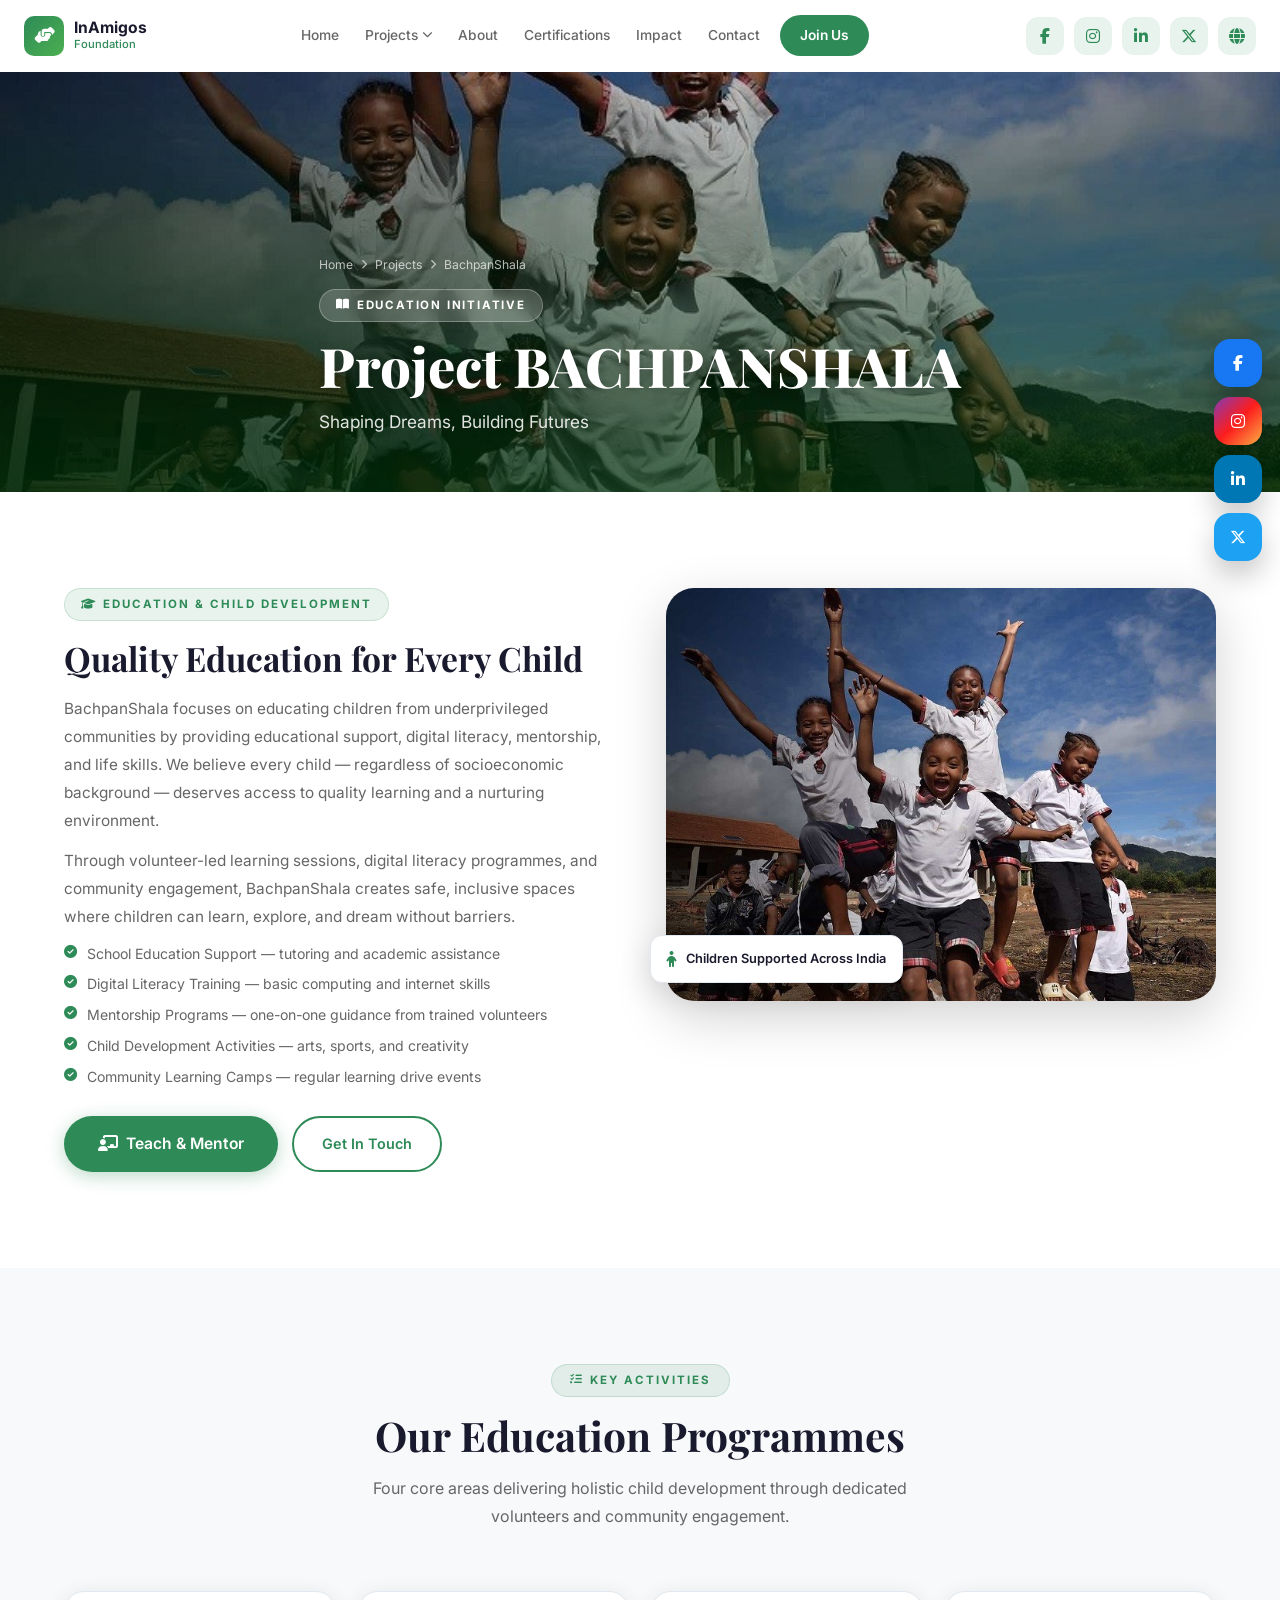
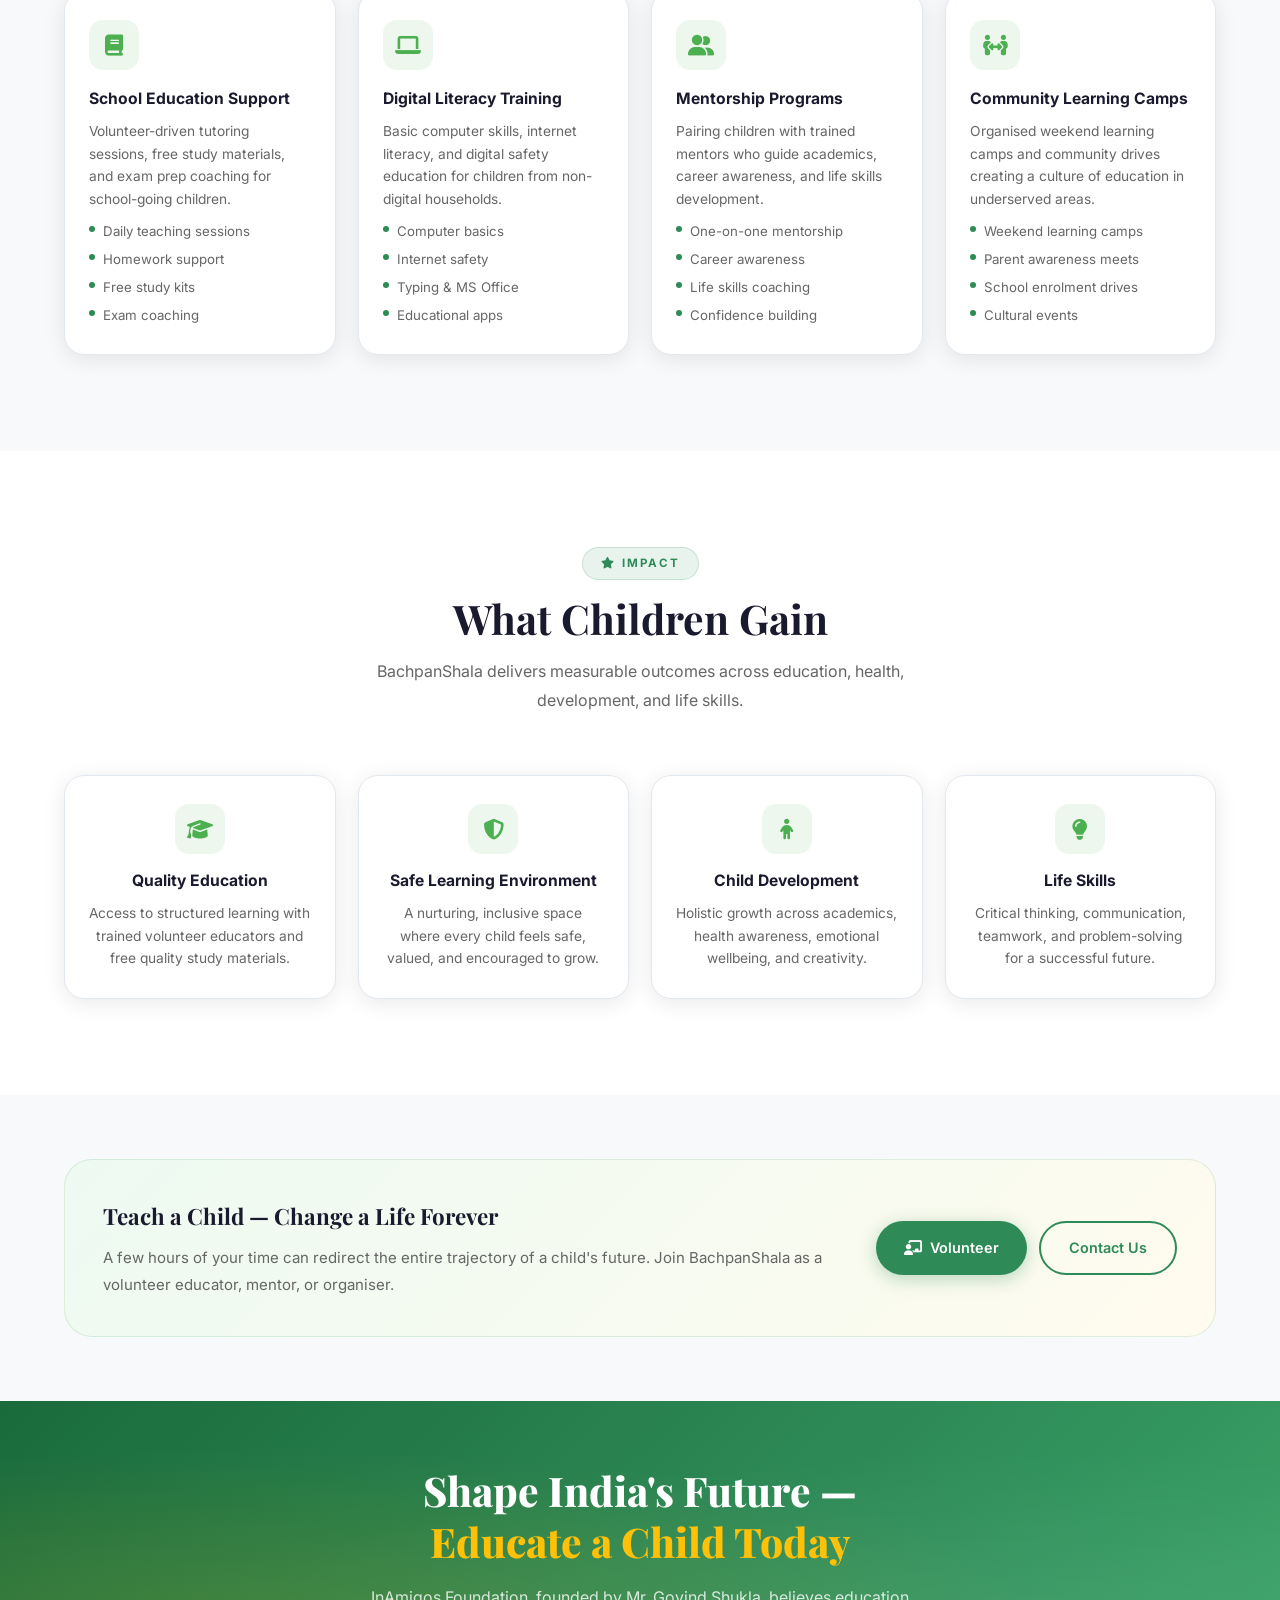
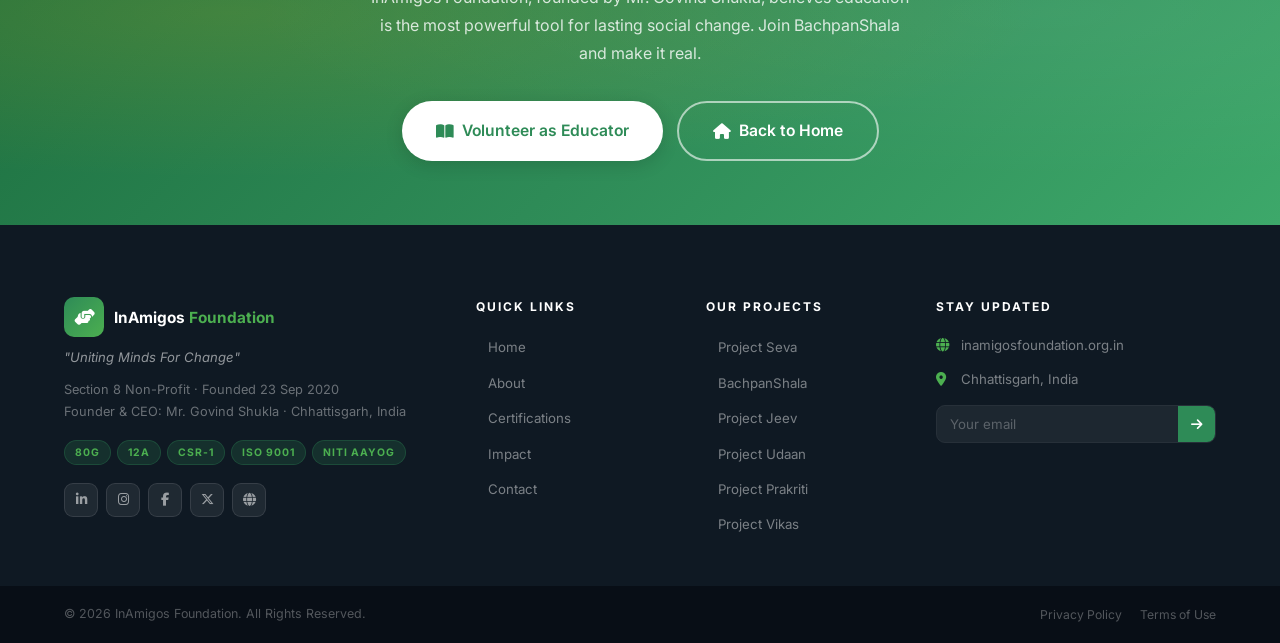
==== commit 13d4516f: "Add files via upload" ====
--- a/bachpanshala.html
+++ b/bachpanshala.html
@@ -20,6 +20,7 @@
   <link href="https://fonts.googleapis.com/css2?family=Inter:wght@300;400;500;600;700;800&family=Playfair+Display:ital,wght@0,700;0,800;1,700&display=swap" rel="stylesheet"/>
   <link rel="stylesheet" href="https://cdnjs.cloudflare.com/ajax/libs/font-awesome/6.5.0/css/all.min.css" crossorigin="anonymous" referrerpolicy="no-referrer"/>
   <link rel="stylesheet" href="style.css"/>
+  <link rel="website icon" type="image/png" href="icon.png"/>
 </head>
 <body>
 
--- a/style.css
+++ b/style.css
@@ -404,15 +404,28 @@
 }
 .ir1 { width:86%;height:86%; background:linear-gradient(135deg,rgba(46,139,87,.05),rgba(76,175,80,.03)); animation:spin-r 26s linear infinite; }
 .ir2 { width:66%;height:66%; background:linear-gradient(135deg,rgba(255,193,7,.05),rgba(46,139,87,.03)); animation:spin-r 20s linear infinite reverse; }
-.ir3 { width:46%;height:46%; border-style:dashed; animation:spin-r 14s linear infinite; }
+.ir3 { width:46%;height:46%; border-style:dashed; border-color:rgba(46,139,87,.22); animation:spin-r 14s linear infinite; }
 .illus-center {
-  position: absolute; width: 96px; height: 96px;
+  position: absolute; width: 110px; height: 110px;
   background: linear-gradient(135deg,var(--primary),var(--secondary));
   border-radius: 50%;
   display: flex; align-items: center; justify-content: center;
   color: #fff; font-size: 2.4rem;
-  box-shadow: 0 8px 32px rgba(46,139,87,.4); z-index: 2;
-}
+  box-shadow: 0 8px 32px rgba(46,139,87,.4), 0 0 0 6px rgba(46,139,87,.15), 0 0 0 12px rgba(46,139,87,.07); z-index: 2;
+  animation: pulse-center 3s ease-in-out infinite;
+}
+.illus-center-icon {
+  width: 72px; height: 72px;
+  object-fit: contain;
+  border-radius: 50%;
+  filter: drop-shadow(0 2px 6px rgba(0,0,0,.18));
+  animation: spin-icon 18s linear infinite;
+}
+@keyframes pulse-center {
+  0%,100% { box-shadow: 0 8px 32px rgba(46,139,87,.4), 0 0 0 6px rgba(46,139,87,.15), 0 0 0 12px rgba(46,139,87,.07); transform: scale(1); }
+  50%      { box-shadow: 0 12px 40px rgba(46,139,87,.55), 0 0 0 10px rgba(46,139,87,.18), 0 0 0 20px rgba(46,139,87,.06); transform: scale(1.05); }
+}
+@keyframes spin-icon { from{transform:rotate(0deg)} to{transform:rotate(360deg)} }
 .illus-pill {
   position: absolute; display: flex; align-items: center; gap: 7px;
   background: #fff; padding: 9px 15px;
